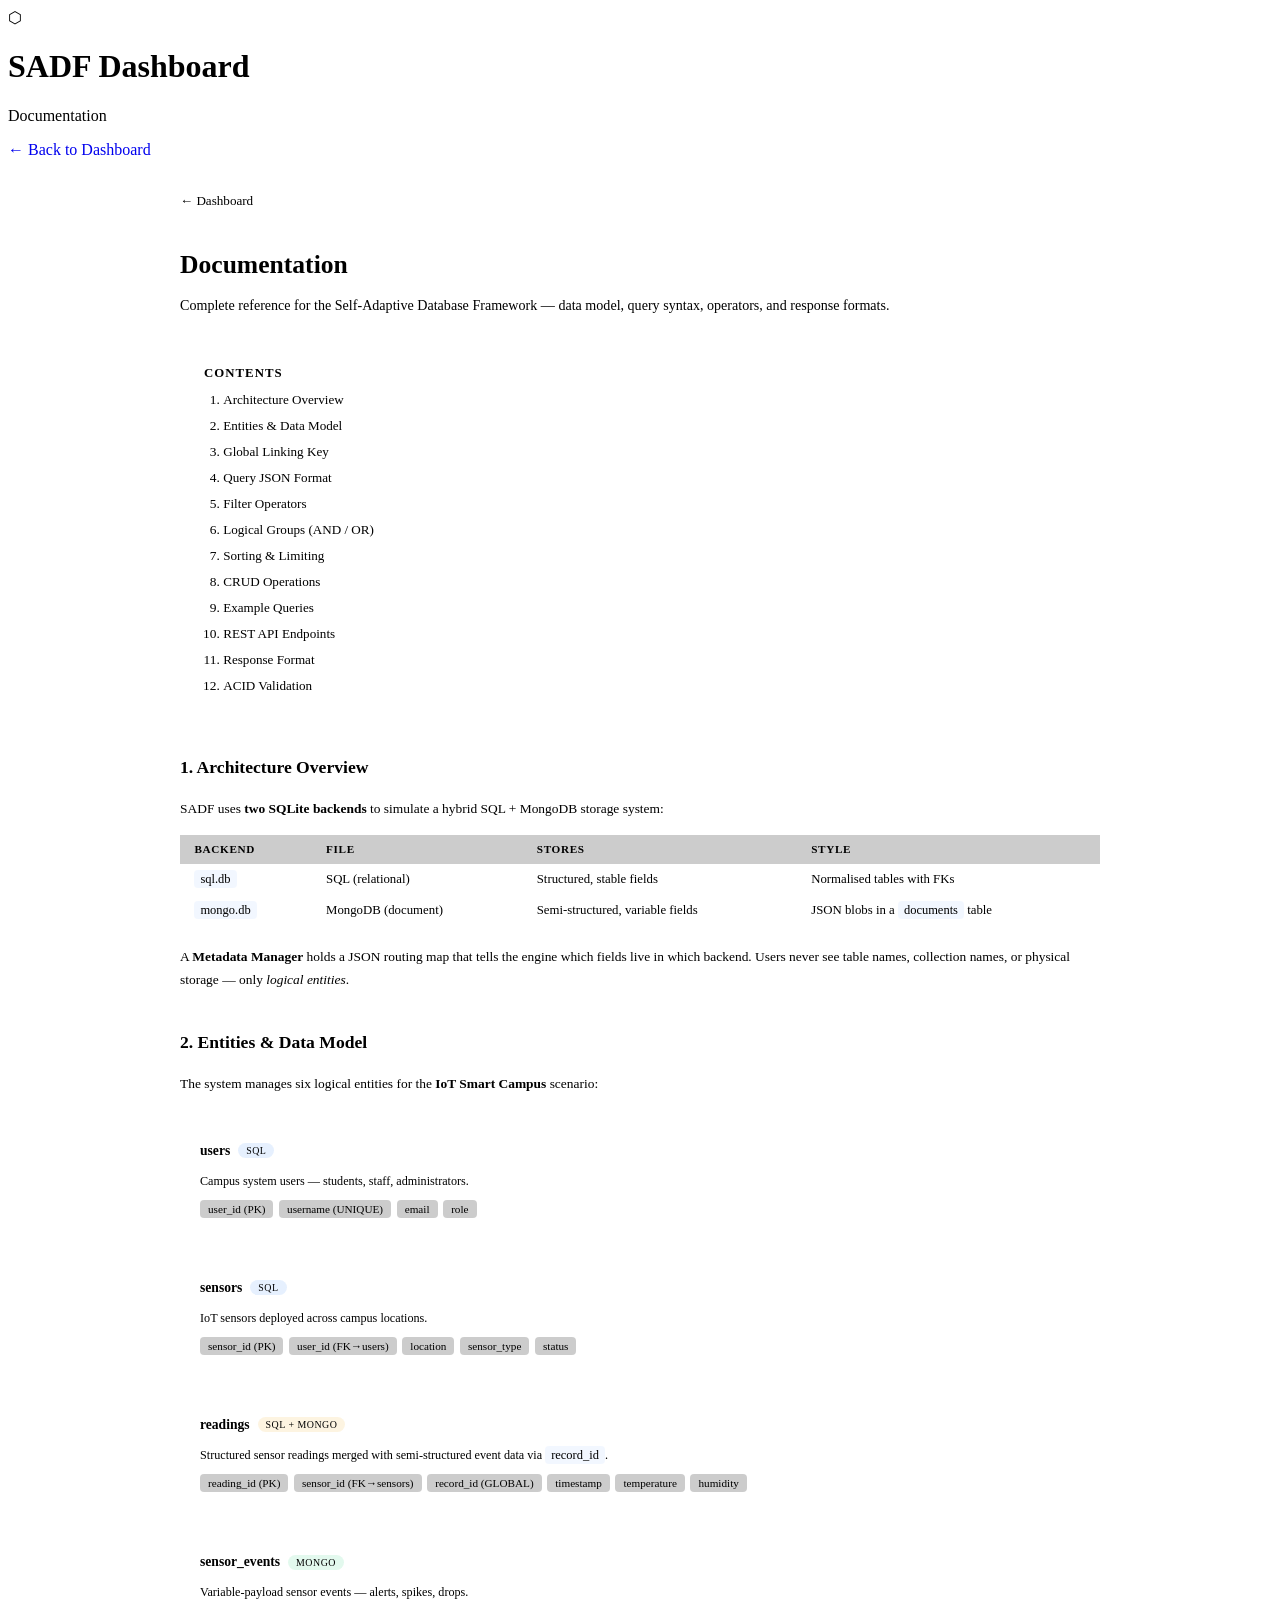
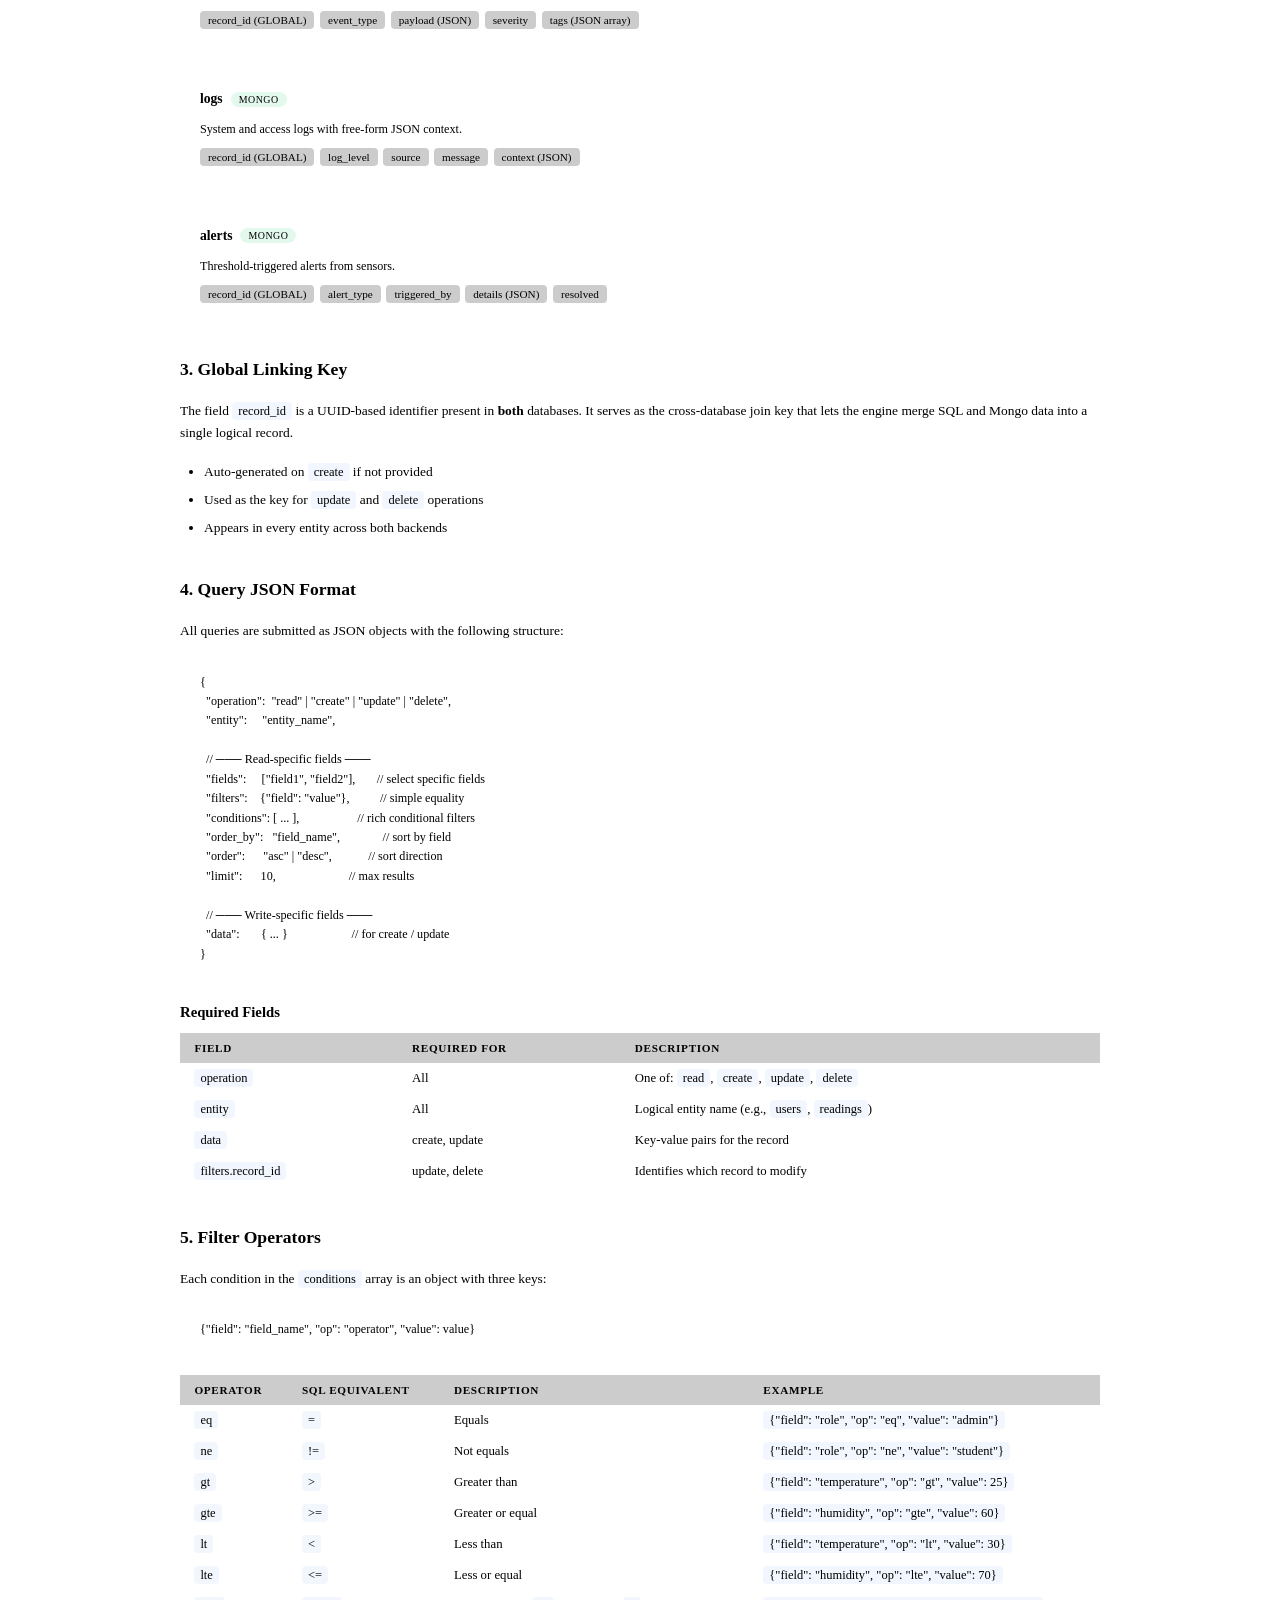
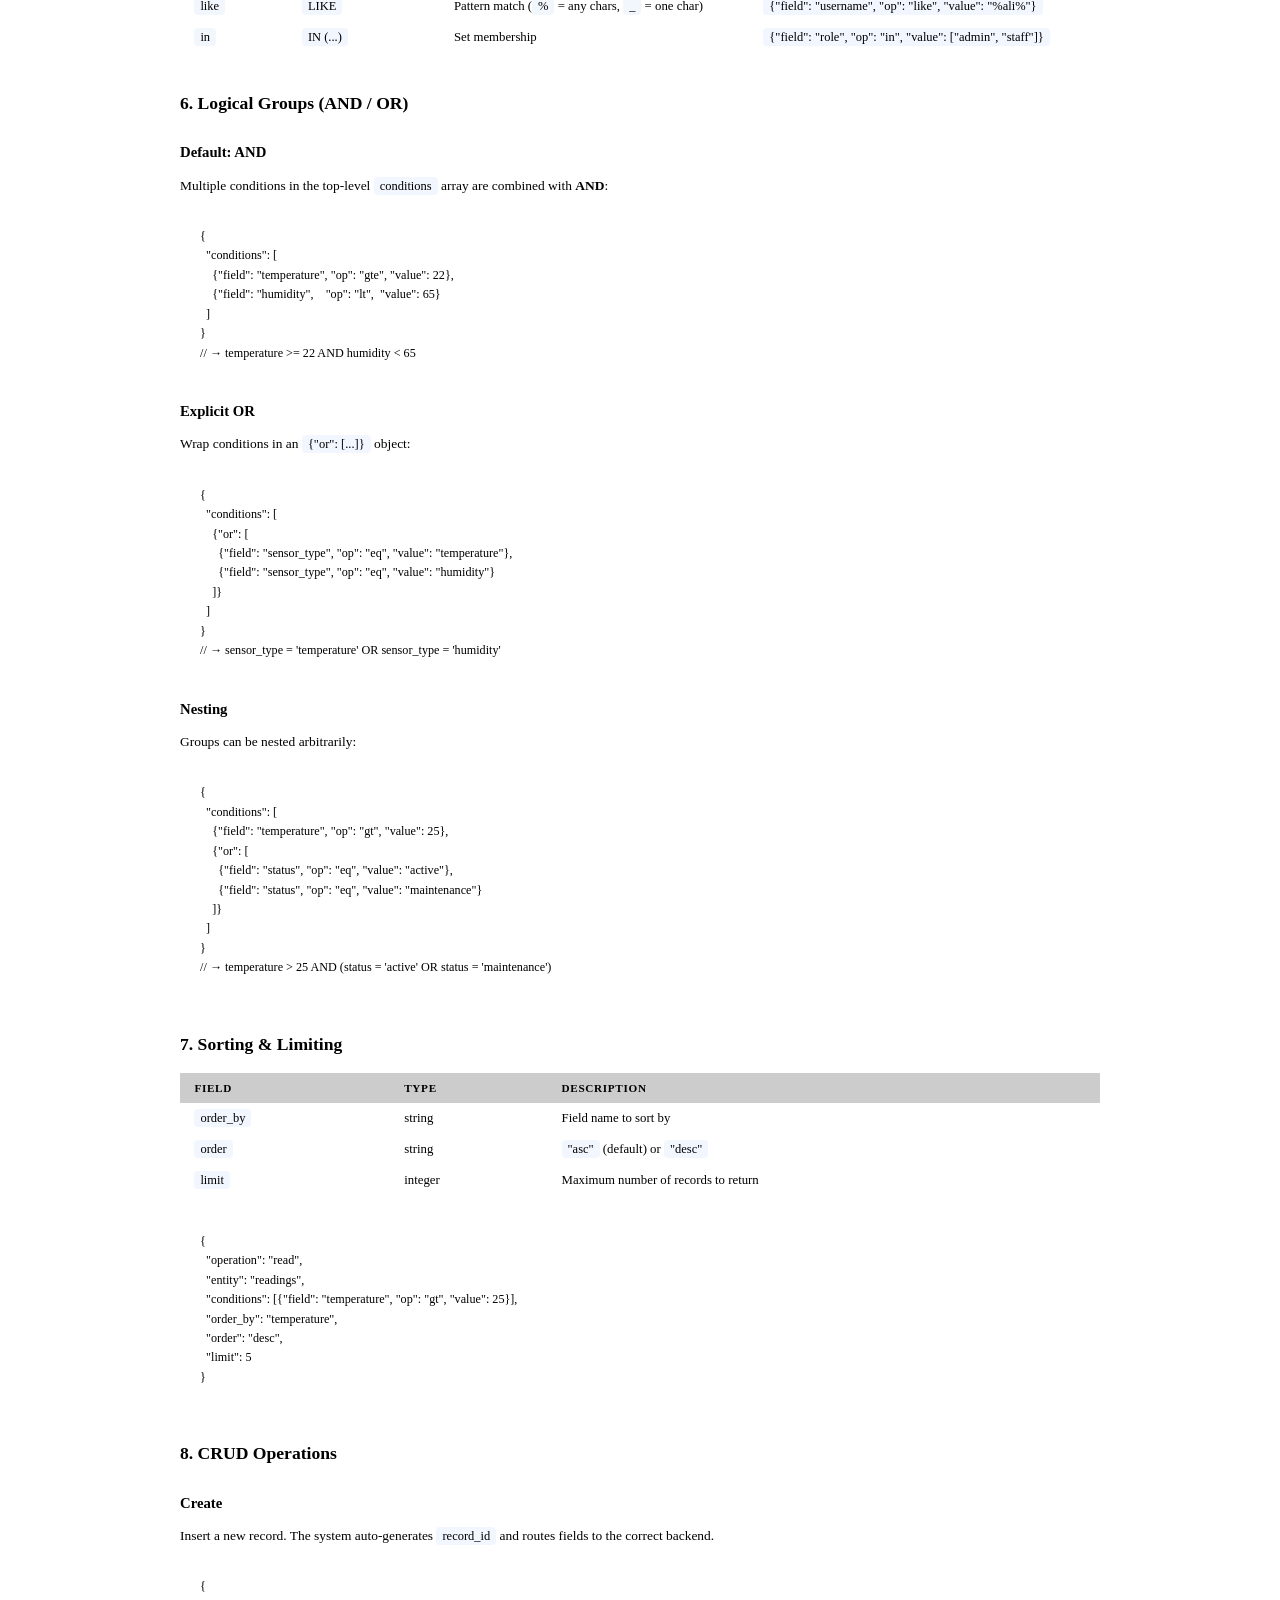
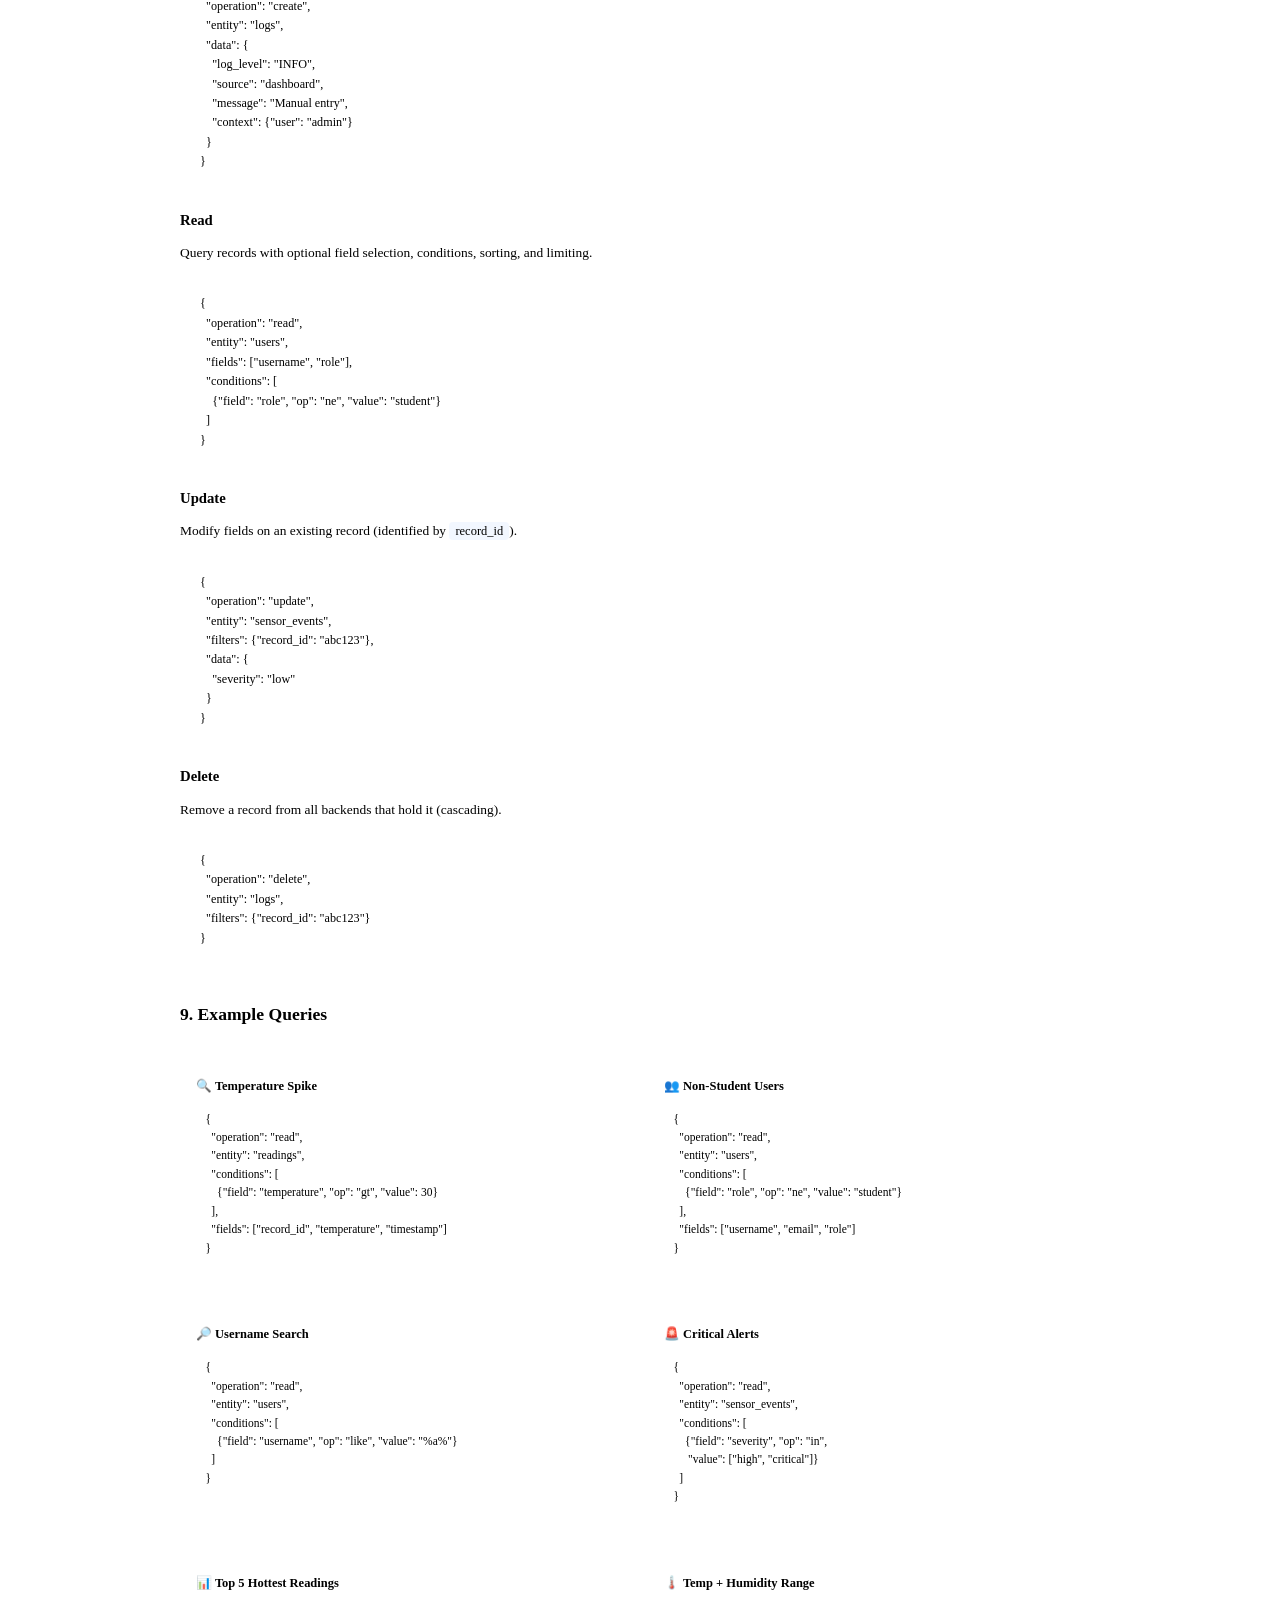
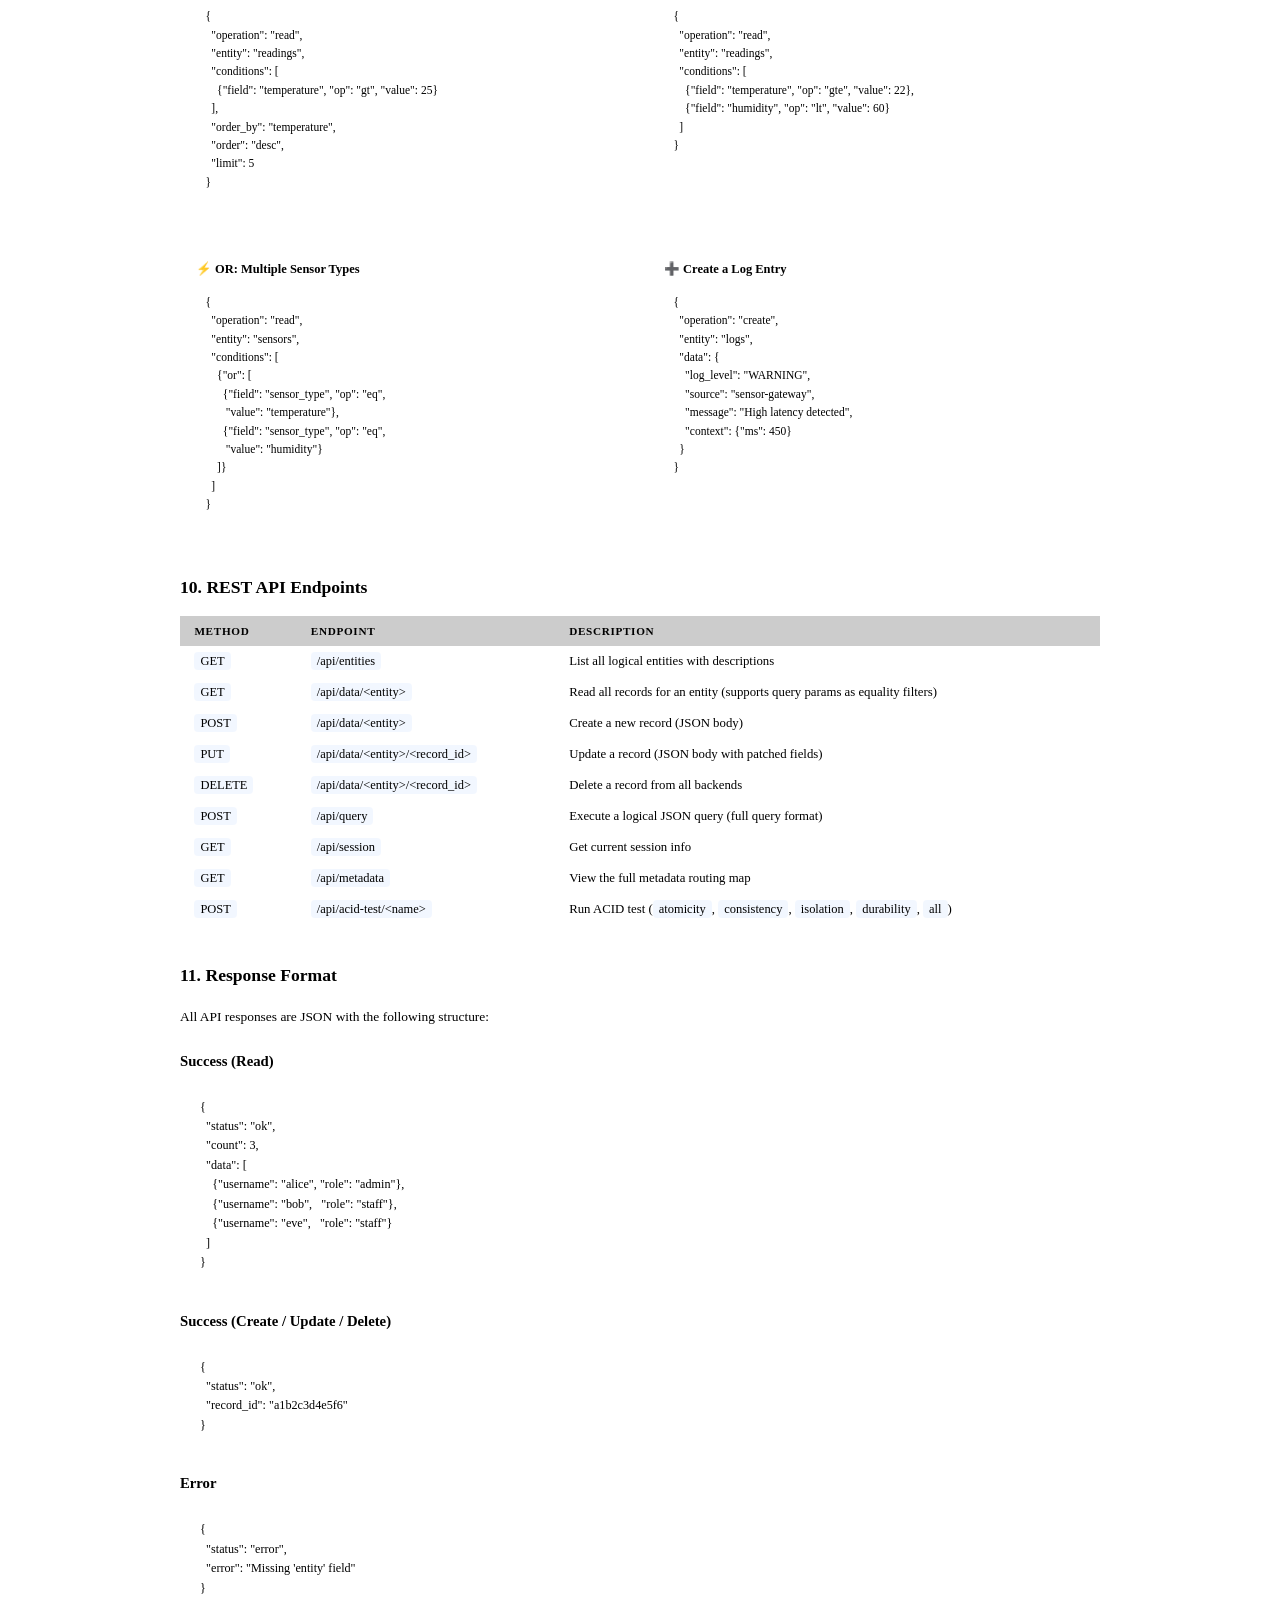
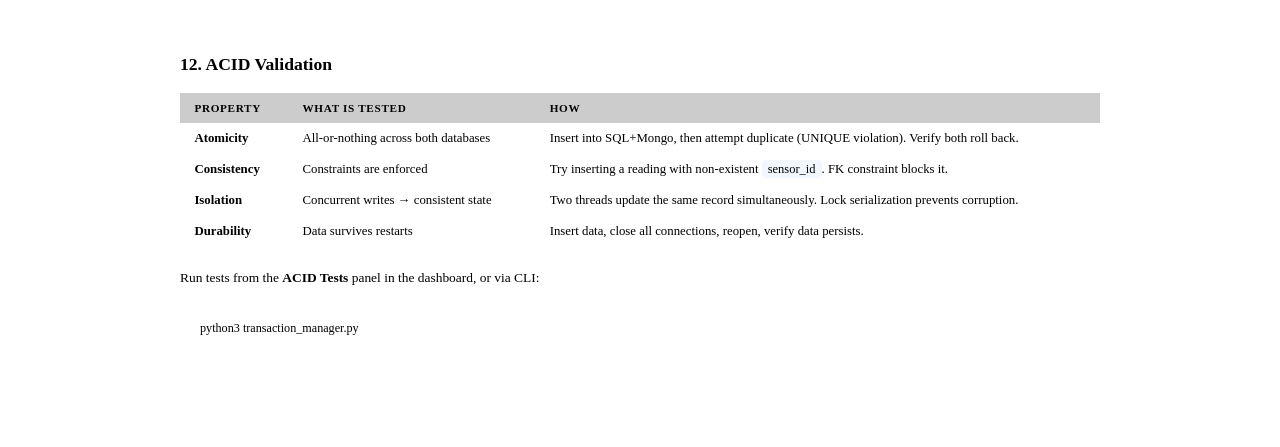
==== adaptive_ingestion/templates/docs.html @ de11baf7 "adding dashboard and validating ACID properties" ====
<!DOCTYPE html>
<html lang="en">

<head>
    <meta charset="UTF-8">
    <meta name="viewport" content="width=device-width, initial-scale=1.0">
    <title>SADF – Documentation</title>
    <meta name="description" content="Documentation for the Self-Adaptive Database Framework query system">
    <link rel="preconnect" href="https://fonts.googleapis.com">
    <link
        href="https://fonts.googleapis.com/css2?family=Inter:wght@300;400;500;600;700&family=JetBrains+Mono:wght@400;500&display=swap"
        rel="stylesheet">
    <link rel="stylesheet" href="/static/style.css">
    <style>
        /* ── Docs-specific overrides ─────────────────────────── */
        #app-body {
            overflow-y: auto;
        }

        .docs-container {
            max-width: 920px;
            margin: 0 auto;
            padding: 2rem 2.5rem 4rem;
        }

        .docs-container h1 {
            font-size: 1.6rem;
            font-weight: 700;
            color: var(--text-bright);
            margin-bottom: 0.25rem;
        }

        .docs-container .lead {
            color: var(--text-dim);
            font-size: 0.88rem;
            margin-bottom: 2rem;
        }

        .docs-container h2 {
            font-size: 1.1rem;
            font-weight: 600;
            color: var(--accent);
            margin-top: 2.5rem;
            margin-bottom: 0.75rem;
            padding-bottom: 0.4rem;
            border-bottom: 1px solid var(--border);
        }

        .docs-container h3 {
            font-size: 0.92rem;
            font-weight: 600;
            color: var(--text-bright);
            margin-top: 1.5rem;
            margin-bottom: 0.5rem;
        }

        .docs-container p,
        .docs-container li {
            font-size: 0.84rem;
            line-height: 1.7;
            color: var(--text);
        }

        .docs-container ul,
        .docs-container ol {
            padding-left: 1.5rem;
            margin-bottom: 1rem;
        }

        .docs-container li {
            margin-bottom: 0.3rem;
        }

        .docs-container code {
            font-family: var(--mono);
            font-size: 0.78rem;
            background: rgba(91, 156, 245, 0.08);
            color: var(--accent);
            padding: 2px 6px;
            border-radius: 4px;
        }

        .docs-container pre {
            background: var(--bg-surface);
            border: 1px solid var(--border);
            border-radius: var(--radius-sm);
            padding: 1rem 1.25rem;
            overflow-x: auto;
            font-family: var(--mono);
            font-size: 0.76rem;
            line-height: 1.6;
            color: var(--text);
            margin: 0.75rem 0 1.25rem;
        }

        .docs-container pre .kw {
            color: var(--accent);
        }

        .docs-container pre .str {
            color: var(--green);
        }

        .docs-container pre .num {
            color: var(--amber);
        }

        .docs-table {
            width: 100%;
            border-collapse: collapse;
            font-size: 0.8rem;
            margin: 0.75rem 0 1.25rem;
        }

        .docs-table th {
            text-align: left;
            padding: 0.55rem 0.9rem;
            background: rgba(0, 0, 0, 0.2);
            color: var(--text-dim);
            font-size: 0.7rem;
            text-transform: uppercase;
            letter-spacing: 0.06em;
            border-bottom: 1px solid var(--border);
        }

        .docs-table td {
            padding: 0.5rem 0.9rem;
            border-bottom: 1px solid var(--border);
            color: var(--text);
        }

        .docs-table tr:hover td {
            background: rgba(91, 156, 245, 0.03);
        }

        .schema-card {
            background: var(--bg-card);
            border: 1px solid var(--border);
            border-radius: var(--radius);
            padding: 1rem 1.25rem;
            margin-bottom: 0.75rem;
        }

        .schema-card h4 {
            font-size: 0.85rem;
            font-weight: 600;
            color: var(--text-bright);
            margin-bottom: 0.4rem;
            display: flex;
            align-items: center;
            gap: 0.5rem;
        }

        .schema-card h4 .tag {
            font-size: 0.62rem;
            padding: 2px 8px;
            border-radius: 100px;
            font-weight: 500;
            text-transform: uppercase;
            letter-spacing: 0.05em;
        }

        .tag-sql {
            background: rgba(91, 156, 245, 0.15);
            color: var(--accent);
        }

        .tag-mongo {
            background: rgba(69, 212, 138, 0.15);
            color: var(--green);
        }

        .tag-both {
            background: rgba(240, 178, 58, 0.15);
            color: var(--amber);
        }

        .schema-card .desc {
            font-size: 0.76rem;
            color: var(--text-dim);
            margin-bottom: 0.5rem;
        }

        .schema-card .fields {
            display: flex;
            flex-wrap: wrap;
            gap: 0.35rem;
        }

        .schema-card .field-chip {
            font-family: var(--mono);
            font-size: 0.7rem;
            padding: 3px 8px;
            border-radius: 4px;
            background: rgba(0, 0, 0, 0.2);
            color: var(--text);
            border: 1px solid var(--border);
        }

        .field-chip.sql {
            border-color: rgba(91, 156, 245, 0.3);
        }

        .field-chip.mongo {
            border-color: rgba(69, 212, 138, 0.3);
        }

        .field-chip.global {
            border-color: rgba(240, 178, 58, 0.4);
            color: var(--amber);
        }

        .toc {
            background: var(--bg-card);
            border: 1px solid var(--border);
            border-radius: var(--radius);
            padding: 1rem 1.5rem;
            margin-bottom: 2rem;
        }

        .toc h3 {
            margin-top: 0;
            font-size: 0.8rem;
            color: var(--text-dim);
            text-transform: uppercase;
            letter-spacing: 0.08em;
        }

        .toc ol {
            padding-left: 1.2rem;
            margin: 0;
        }

        .toc li {
            margin-bottom: 0.2rem;
        }

        .toc a {
            color: var(--accent);
            text-decoration: none;
            font-size: 0.82rem;
        }

        .toc a:hover {
            text-decoration: underline;
        }

        .back-link {
            display: inline-flex;
            align-items: center;
            gap: 0.4rem;
            color: var(--accent);
            text-decoration: none;
            font-size: 0.82rem;
            margin-bottom: 1.5rem;
        }

        .back-link:hover {
            text-decoration: underline;
        }

        .example-grid {
            display: grid;
            grid-template-columns: 1fr 1fr;
            gap: 1rem;
            margin: 1rem 0;
        }

        @media (max-width: 768px) {
            .example-grid {
                grid-template-columns: 1fr;
            }
        }

        .example-card {
            background: var(--bg-surface);
            border: 1px solid var(--border);
            border-radius: var(--radius-sm);
            padding: 0.85rem 1rem;
        }

        .example-card h4 {
            font-size: 0.78rem;
            color: var(--text-bright);
            margin-bottom: 0.4rem;
        }

        .example-card pre {
            margin: 0;
            font-size: 0.72rem;
            border: none;
            padding: 0.6rem;
        }
    </style>
</head>

<body>

    <!-- ── HEADER ──────────────────────────────────────────────── -->
    <header id="app-header">
        <div class="header-left">
            <div class="logo-icon">⬡</div>
            <div>
                <h1>SADF Dashboard</h1>
                <p class="subtitle">Documentation</p>
            </div>
        </div>
        <div class="header-right">
            <a href="/" class="btn btn-sm" style="text-decoration:none">← Back to Dashboard</a>
        </div>
    </header>

    <div id="app-body">
        <div class="docs-container">

            <a href="/" class="back-link">← Dashboard</a>
            <h1>Documentation</h1>
            <p class="lead">Complete reference for the Self-Adaptive Database Framework — data model, query syntax,
                operators, and response formats.</p>

            <!-- ── TABLE OF CONTENTS ──────────────────────────────── -->
            <div class="toc">
                <h3>Contents</h3>
                <ol>
                    <li><a href="#architecture">Architecture Overview</a></li>
                    <li><a href="#entities">Entities &amp; Data Model</a></li>
                    <li><a href="#global-key">Global Linking Key</a></li>
                    <li><a href="#query-format">Query JSON Format</a></li>
                    <li><a href="#operators">Filter Operators</a></li>
                    <li><a href="#logical-groups">Logical Groups (AND / OR)</a></li>
                    <li><a href="#sorting-limiting">Sorting &amp; Limiting</a></li>
                    <li><a href="#crud-ops">CRUD Operations</a></li>
                    <li><a href="#examples">Example Queries</a></li>
                    <li><a href="#api-endpoints">REST API Endpoints</a></li>
                    <li><a href="#response-format">Response Format</a></li>
                    <li><a href="#acid">ACID Validation</a></li>
                </ol>
            </div>

            <!-- ── 1. ARCHITECTURE ─────────────────────────────────── -->
            <h2 id="architecture">1. Architecture Overview</h2>
            <p>SADF uses <strong>two SQLite backends</strong> to simulate a hybrid SQL + MongoDB storage system:</p>
            <table class="docs-table">
                <tr>
                    <th>Backend</th>
                    <th>File</th>
                    <th>Stores</th>
                    <th>Style</th>
                </tr>
                <tr>
                    <td><code>sql.db</code></td>
                    <td>SQL (relational)</td>
                    <td>Structured, stable fields</td>
                    <td>Normalised tables with FKs</td>
                </tr>
                <tr>
                    <td><code>mongo.db</code></td>
                    <td>MongoDB (document)</td>
                    <td>Semi-structured, variable fields</td>
                    <td>JSON blobs in a <code>documents</code> table</td>
                </tr>
            </table>
            <p>A <strong>Metadata Manager</strong> holds a JSON routing map that tells the engine which fields live in
                which backend. Users never see table names, collection names, or physical storage — only <em>logical
                    entities</em>.</p>

            <!-- ── 2. ENTITIES ──────────────────────────────────────── -->
            <h2 id="entities">2. Entities &amp; Data Model</h2>
            <p>The system manages six logical entities for the <strong>IoT Smart Campus</strong> scenario:</p>

            <div class="schema-card">
                <h4>users <span class="tag tag-sql">SQL</span></h4>
                <p class="desc">Campus system users — students, staff, administrators.</p>
                <div class="fields">
                    <span class="field-chip sql">user_id (PK)</span>
                    <span class="field-chip sql">username (UNIQUE)</span>
                    <span class="field-chip sql">email</span>
                    <span class="field-chip sql">role</span>
                </div>
            </div>

            <div class="schema-card">
                <h4>sensors <span class="tag tag-sql">SQL</span></h4>
                <p class="desc">IoT sensors deployed across campus locations.</p>
                <div class="fields">
                    <span class="field-chip sql">sensor_id (PK)</span>
                    <span class="field-chip sql">user_id (FK→users)</span>
                    <span class="field-chip sql">location</span>
                    <span class="field-chip sql">sensor_type</span>
                    <span class="field-chip sql">status</span>
                </div>
            </div>

            <div class="schema-card">
                <h4>readings <span class="tag tag-both">SQL + MONGO</span></h4>
                <p class="desc">Structured sensor readings merged with semi-structured event data via
                    <code>record_id</code>.</p>
                <div class="fields">
                    <span class="field-chip sql">reading_id (PK)</span>
                    <span class="field-chip sql">sensor_id (FK→sensors)</span>
                    <span class="field-chip global">record_id (GLOBAL)</span>
                    <span class="field-chip sql">timestamp</span>
                    <span class="field-chip sql">temperature</span>
                    <span class="field-chip sql">humidity</span>
                </div>
            </div>

            <div class="schema-card">
                <h4>sensor_events <span class="tag tag-mongo">MONGO</span></h4>
                <p class="desc">Variable-payload sensor events — alerts, spikes, drops.</p>
                <div class="fields">
                    <span class="field-chip global">record_id (GLOBAL)</span>
                    <span class="field-chip mongo">event_type</span>
                    <span class="field-chip mongo">payload (JSON)</span>
                    <span class="field-chip mongo">severity</span>
                    <span class="field-chip mongo">tags (JSON array)</span>
                </div>
            </div>

            <div class="schema-card">
                <h4>logs <span class="tag tag-mongo">MONGO</span></h4>
                <p class="desc">System and access logs with free-form JSON context.</p>
                <div class="fields">
                    <span class="field-chip global">record_id (GLOBAL)</span>
                    <span class="field-chip mongo">log_level</span>
                    <span class="field-chip mongo">source</span>
                    <span class="field-chip mongo">message</span>
                    <span class="field-chip mongo">context (JSON)</span>
                </div>
            </div>

            <div class="schema-card">
                <h4>alerts <span class="tag tag-mongo">MONGO</span></h4>
                <p class="desc">Threshold-triggered alerts from sensors.</p>
                <div class="fields">
                    <span class="field-chip global">record_id (GLOBAL)</span>
                    <span class="field-chip mongo">alert_type</span>
                    <span class="field-chip mongo">triggered_by</span>
                    <span class="field-chip mongo">details (JSON)</span>
                    <span class="field-chip mongo">resolved</span>
                </div>
            </div>

            <!-- ── 3. GLOBAL KEY ───────────────────────────────────── -->
            <h2 id="global-key">3. Global Linking Key</h2>
            <p>The field <code>record_id</code> is a UUID-based identifier present in <strong>both</strong> databases.
                It serves as the cross-database join key that lets the engine merge SQL and Mongo data into a single
                logical record.</p>
            <ul>
                <li>Auto-generated on <code>create</code> if not provided</li>
                <li>Used as the key for <code>update</code> and <code>delete</code> operations</li>
                <li>Appears in every entity across both backends</li>
            </ul>

            <!-- ── 4. QUERY FORMAT ─────────────────────────────────── -->
            <h2 id="query-format">4. Query JSON Format</h2>
            <p>All queries are submitted as JSON objects with the following structure:</p>
            <pre>{
  <span class="str">"operation"</span>:  <span class="str">"read"</span> | <span class="str">"create"</span> | <span class="str">"update"</span> | <span class="str">"delete"</span>,
  <span class="str">"entity"</span>:     <span class="str">"entity_name"</span>,

  // ─── Read-specific fields ───
  <span class="str">"fields"</span>:     [<span class="str">"field1"</span>, <span class="str">"field2"</span>],       <span style="color:var(--text-dim)">// select specific fields</span>
  <span class="str">"filters"</span>:    {<span class="str">"field"</span>: <span class="str">"value"</span>},          <span style="color:var(--text-dim)">// simple equality</span>
  <span class="str">"conditions"</span>: [ ... ],                   <span style="color:var(--text-dim)">// rich conditional filters</span>
  <span class="str">"order_by"</span>:   <span class="str">"field_name"</span>,              <span style="color:var(--text-dim)">// sort by field</span>
  <span class="str">"order"</span>:      <span class="str">"asc"</span> | <span class="str">"desc"</span>,            <span style="color:var(--text-dim)">// sort direction</span>
  <span class="str">"limit"</span>:      <span class="num">10</span>,                        <span style="color:var(--text-dim)">// max results</span>

  // ─── Write-specific fields ───
  <span class="str">"data"</span>:       { ... }                     <span style="color:var(--text-dim)">// for create / update</span>
}</pre>

            <h3>Required Fields</h3>
            <table class="docs-table">
                <tr>
                    <th>Field</th>
                    <th>Required For</th>
                    <th>Description</th>
                </tr>
                <tr>
                    <td><code>operation</code></td>
                    <td>All</td>
                    <td>One of: <code>read</code>, <code>create</code>, <code>update</code>, <code>delete</code></td>
                </tr>
                <tr>
                    <td><code>entity</code></td>
                    <td>All</td>
                    <td>Logical entity name (e.g., <code>users</code>, <code>readings</code>)</td>
                </tr>
                <tr>
                    <td><code>data</code></td>
                    <td>create, update</td>
                    <td>Key-value pairs for the record</td>
                </tr>
                <tr>
                    <td><code>filters.record_id</code></td>
                    <td>update, delete</td>
                    <td>Identifies which record to modify</td>
                </tr>
            </table>

            <!-- ── 5. OPERATORS ─────────────────────────────────────── -->
            <h2 id="operators">5. Filter Operators</h2>
            <p>Each condition in the <code>conditions</code> array is an object with three keys:</p>
            <pre>{<span class="str">"field"</span>: <span class="str">"field_name"</span>, <span class="str">"op"</span>: <span class="str">"operator"</span>, <span class="str">"value"</span>: <span class="kw">value</span>}</pre>

            <table class="docs-table">
                <tr>
                    <th>Operator</th>
                    <th>SQL Equivalent</th>
                    <th>Description</th>
                    <th>Example</th>
                </tr>
                <tr>
                    <td><code>eq</code></td>
                    <td><code>=</code></td>
                    <td>Equals</td>
                    <td><code>{"field": "role", "op": "eq", "value": "admin"}</code></td>
                </tr>
                <tr>
                    <td><code>ne</code></td>
                    <td><code>!=</code></td>
                    <td>Not equals</td>
                    <td><code>{"field": "role", "op": "ne", "value": "student"}</code></td>
                </tr>
                <tr>
                    <td><code>gt</code></td>
                    <td><code>&gt;</code></td>
                    <td>Greater than</td>
                    <td><code>{"field": "temperature", "op": "gt", "value": 25}</code></td>
                </tr>
                <tr>
                    <td><code>gte</code></td>
                    <td><code>&gt;=</code></td>
                    <td>Greater or equal</td>
                    <td><code>{"field": "humidity", "op": "gte", "value": 60}</code></td>
                </tr>
                <tr>
                    <td><code>lt</code></td>
                    <td><code>&lt;</code></td>
                    <td>Less than</td>
                    <td><code>{"field": "temperature", "op": "lt", "value": 30}</code></td>
                </tr>
                <tr>
                    <td><code>lte</code></td>
                    <td><code>&lt;=</code></td>
                    <td>Less or equal</td>
                    <td><code>{"field": "humidity", "op": "lte", "value": 70}</code></td>
                </tr>
                <tr>
                    <td><code>like</code></td>
                    <td><code>LIKE</code></td>
                    <td>Pattern match (<code>%</code> = any chars, <code>_</code> = one char)</td>
                    <td><code>{"field": "username", "op": "like", "value": "%ali%"}</code></td>
                </tr>
                <tr>
                    <td><code>in</code></td>
                    <td><code>IN (...)</code></td>
                    <td>Set membership</td>
                    <td><code>{"field": "role", "op": "in", "value": ["admin", "staff"]}</code></td>
                </tr>
            </table>

            <!-- ── 6. LOGICAL GROUPS ───────────────────────────────── -->
            <h2 id="logical-groups">6. Logical Groups (AND / OR)</h2>

            <h3>Default: AND</h3>
            <p>Multiple conditions in the top-level <code>conditions</code> array are combined with
                <strong>AND</strong>:</p>
            <pre>{
  <span class="str">"conditions"</span>: [
    {<span class="str">"field"</span>: <span class="str">"temperature"</span>, <span class="str">"op"</span>: <span class="str">"gte"</span>, <span class="str">"value"</span>: <span class="num">22</span>},
    {<span class="str">"field"</span>: <span class="str">"humidity"</span>,    <span class="str">"op"</span>: <span class="str">"lt"</span>,  <span class="str">"value"</span>: <span class="num">65</span>}
  ]
}
<span style="color:var(--text-dim)">// → temperature >= 22 AND humidity < 65</span></pre>

            <h3>Explicit OR</h3>
            <p>Wrap conditions in an <code>{"or": [...]}</code> object:</p>
            <pre>{
  <span class="str">"conditions"</span>: [
    {<span class="str">"or"</span>: [
      {<span class="str">"field"</span>: <span class="str">"sensor_type"</span>, <span class="str">"op"</span>: <span class="str">"eq"</span>, <span class="str">"value"</span>: <span class="str">"temperature"</span>},
      {<span class="str">"field"</span>: <span class="str">"sensor_type"</span>, <span class="str">"op"</span>: <span class="str">"eq"</span>, <span class="str">"value"</span>: <span class="str">"humidity"</span>}
    ]}
  ]
}
<span style="color:var(--text-dim)">// → sensor_type = 'temperature' OR sensor_type = 'humidity'</span></pre>

            <h3>Nesting</h3>
            <p>Groups can be nested arbitrarily:</p>
            <pre>{
  <span class="str">"conditions"</span>: [
    {<span class="str">"field"</span>: <span class="str">"temperature"</span>, <span class="str">"op"</span>: <span class="str">"gt"</span>, <span class="str">"value"</span>: <span class="num">25</span>},
    {<span class="str">"or"</span>: [
      {<span class="str">"field"</span>: <span class="str">"status"</span>, <span class="str">"op"</span>: <span class="str">"eq"</span>, <span class="str">"value"</span>: <span class="str">"active"</span>},
      {<span class="str">"field"</span>: <span class="str">"status"</span>, <span class="str">"op"</span>: <span class="str">"eq"</span>, <span class="str">"value"</span>: <span class="str">"maintenance"</span>}
    ]}
  ]
}
<span style="color:var(--text-dim)">// → temperature > 25 AND (status = 'active' OR status = 'maintenance')</span></pre>

            <!-- ── 7. SORTING & LIMITING ────────────────────────────── -->
            <h2 id="sorting-limiting">7. Sorting &amp; Limiting</h2>
            <table class="docs-table">
                <tr>
                    <th>Field</th>
                    <th>Type</th>
                    <th>Description</th>
                </tr>
                <tr>
                    <td><code>order_by</code></td>
                    <td>string</td>
                    <td>Field name to sort by</td>
                </tr>
                <tr>
                    <td><code>order</code></td>
                    <td>string</td>
                    <td><code>"asc"</code> (default) or <code>"desc"</code></td>
                </tr>
                <tr>
                    <td><code>limit</code></td>
                    <td>integer</td>
                    <td>Maximum number of records to return</td>
                </tr>
            </table>
            <pre>{
  <span class="str">"operation"</span>: <span class="str">"read"</span>,
  <span class="str">"entity"</span>: <span class="str">"readings"</span>,
  <span class="str">"conditions"</span>: [{<span class="str">"field"</span>: <span class="str">"temperature"</span>, <span class="str">"op"</span>: <span class="str">"gt"</span>, <span class="str">"value"</span>: <span class="num">25</span>}],
  <span class="str">"order_by"</span>: <span class="str">"temperature"</span>,
  <span class="str">"order"</span>: <span class="str">"desc"</span>,
  <span class="str">"limit"</span>: <span class="num">5</span>
}</pre>

            <!-- ── 8. CRUD OPERATIONS ───────────────────────────────── -->
            <h2 id="crud-ops">8. CRUD Operations</h2>

            <h3>Create</h3>
            <p>Insert a new record. The system auto-generates <code>record_id</code> and routes fields to the correct
                backend.</p>
            <pre>{
  <span class="str">"operation"</span>: <span class="str">"create"</span>,
  <span class="str">"entity"</span>: <span class="str">"logs"</span>,
  <span class="str">"data"</span>: {
    <span class="str">"log_level"</span>: <span class="str">"INFO"</span>,
    <span class="str">"source"</span>: <span class="str">"dashboard"</span>,
    <span class="str">"message"</span>: <span class="str">"Manual entry"</span>,
    <span class="str">"context"</span>: {<span class="str">"user"</span>: <span class="str">"admin"</span>}
  }
}</pre>

            <h3>Read</h3>
            <p>Query records with optional field selection, conditions, sorting, and limiting.</p>
            <pre>{
  <span class="str">"operation"</span>: <span class="str">"read"</span>,
  <span class="str">"entity"</span>: <span class="str">"users"</span>,
  <span class="str">"fields"</span>: [<span class="str">"username"</span>, <span class="str">"role"</span>],
  <span class="str">"conditions"</span>: [
    {<span class="str">"field"</span>: <span class="str">"role"</span>, <span class="str">"op"</span>: <span class="str">"ne"</span>, <span class="str">"value"</span>: <span class="str">"student"</span>}
  ]
}</pre>

            <h3>Update</h3>
            <p>Modify fields on an existing record (identified by <code>record_id</code>).</p>
            <pre>{
  <span class="str">"operation"</span>: <span class="str">"update"</span>,
  <span class="str">"entity"</span>: <span class="str">"sensor_events"</span>,
  <span class="str">"filters"</span>: {<span class="str">"record_id"</span>: <span class="str">"abc123"</span>},
  <span class="str">"data"</span>: {
    <span class="str">"severity"</span>: <span class="str">"low"</span>
  }
}</pre>

            <h3>Delete</h3>
            <p>Remove a record from all backends that hold it (cascading).</p>
            <pre>{
  <span class="str">"operation"</span>: <span class="str">"delete"</span>,
  <span class="str">"entity"</span>: <span class="str">"logs"</span>,
  <span class="str">"filters"</span>: {<span class="str">"record_id"</span>: <span class="str">"abc123"</span>}
}</pre>

            <!-- ── 9. EXAMPLES ──────────────────────────────────────── -->
            <h2 id="examples">9. Example Queries</h2>

            <div class="example-grid">
                <div class="example-card">
                    <h4>🔍 Temperature Spike</h4>
                    <pre>{
  "operation": "read",
  "entity": "readings",
  "conditions": [
    {"field": "temperature", "op": "gt", "value": 30}
  ],
  "fields": ["record_id", "temperature", "timestamp"]
}</pre>
                </div>
                <div class="example-card">
                    <h4>👥 Non-Student Users</h4>
                    <pre>{
  "operation": "read",
  "entity": "users",
  "conditions": [
    {"field": "role", "op": "ne", "value": "student"}
  ],
  "fields": ["username", "email", "role"]
}</pre>
                </div>
                <div class="example-card">
                    <h4>🔎 Username Search</h4>
                    <pre>{
  "operation": "read",
  "entity": "users",
  "conditions": [
    {"field": "username", "op": "like", "value": "%a%"}
  ]
}</pre>
                </div>
                <div class="example-card">
                    <h4>🚨 Critical Alerts</h4>
                    <pre>{
  "operation": "read",
  "entity": "sensor_events",
  "conditions": [
    {"field": "severity", "op": "in",
     "value": ["high", "critical"]}
  ]
}</pre>
                </div>
                <div class="example-card">
                    <h4>📊 Top 5 Hottest Readings</h4>
                    <pre>{
  "operation": "read",
  "entity": "readings",
  "conditions": [
    {"field": "temperature", "op": "gt", "value": 25}
  ],
  "order_by": "temperature",
  "order": "desc",
  "limit": 5
}</pre>
                </div>
                <div class="example-card">
                    <h4>🌡️ Temp + Humidity Range</h4>
                    <pre>{
  "operation": "read",
  "entity": "readings",
  "conditions": [
    {"field": "temperature", "op": "gte", "value": 22},
    {"field": "humidity", "op": "lt", "value": 60}
  ]
}</pre>
                </div>
                <div class="example-card">
                    <h4>⚡ OR: Multiple Sensor Types</h4>
                    <pre>{
  "operation": "read",
  "entity": "sensors",
  "conditions": [
    {"or": [
      {"field": "sensor_type", "op": "eq",
       "value": "temperature"},
      {"field": "sensor_type", "op": "eq",
       "value": "humidity"}
    ]}
  ]
}</pre>
                </div>
                <div class="example-card">
                    <h4>➕ Create a Log Entry</h4>
                    <pre>{
  "operation": "create",
  "entity": "logs",
  "data": {
    "log_level": "WARNING",
    "source": "sensor-gateway",
    "message": "High latency detected",
    "context": {"ms": 450}
  }
}</pre>
                </div>
            </div>

            <!-- ── 10. API ENDPOINTS ──────────────────────────────────── -->
            <h2 id="api-endpoints">10. REST API Endpoints</h2>
            <table class="docs-table">
                <tr>
                    <th>Method</th>
                    <th>Endpoint</th>
                    <th>Description</th>
                </tr>
                <tr>
                    <td><code>GET</code></td>
                    <td><code>/api/entities</code></td>
                    <td>List all logical entities with descriptions</td>
                </tr>
                <tr>
                    <td><code>GET</code></td>
                    <td><code>/api/data/&lt;entity&gt;</code></td>
                    <td>Read all records for an entity (supports query params as equality filters)</td>
                </tr>
                <tr>
                    <td><code>POST</code></td>
                    <td><code>/api/data/&lt;entity&gt;</code></td>
                    <td>Create a new record (JSON body)</td>
                </tr>
                <tr>
                    <td><code>PUT</code></td>
                    <td><code>/api/data/&lt;entity&gt;/&lt;record_id&gt;</code></td>
                    <td>Update a record (JSON body with patched fields)</td>
                </tr>
                <tr>
                    <td><code>DELETE</code></td>
                    <td><code>/api/data/&lt;entity&gt;/&lt;record_id&gt;</code></td>
                    <td>Delete a record from all backends</td>
                </tr>
                <tr>
                    <td><code>POST</code></td>
                    <td><code>/api/query</code></td>
                    <td>Execute a logical JSON query (full query format)</td>
                </tr>
                <tr>
                    <td><code>GET</code></td>
                    <td><code>/api/session</code></td>
                    <td>Get current session info</td>
                </tr>
                <tr>
                    <td><code>GET</code></td>
                    <td><code>/api/metadata</code></td>
                    <td>View the full metadata routing map</td>
                </tr>
                <tr>
                    <td><code>POST</code></td>
                    <td><code>/api/acid-test/&lt;name&gt;</code></td>
                    <td>Run ACID test (<code>atomicity</code>, <code>consistency</code>, <code>isolation</code>,
                        <code>durability</code>, <code>all</code>)</td>
                </tr>
            </table>

            <!-- ── 11. RESPONSE FORMAT ────────────────────────────────── -->
            <h2 id="response-format">11. Response Format</h2>
            <p>All API responses are JSON with the following structure:</p>

            <h3>Success (Read)</h3>
            <pre>{
  <span class="str">"status"</span>: <span class="str">"ok"</span>,
  <span class="str">"count"</span>: <span class="num">3</span>,
  <span class="str">"data"</span>: [
    {<span class="str">"username"</span>: <span class="str">"alice"</span>, <span class="str">"role"</span>: <span class="str">"admin"</span>},
    {<span class="str">"username"</span>: <span class="str">"bob"</span>,   <span class="str">"role"</span>: <span class="str">"staff"</span>},
    {<span class="str">"username"</span>: <span class="str">"eve"</span>,   <span class="str">"role"</span>: <span class="str">"staff"</span>}
  ]
}</pre>

            <h3>Success (Create / Update / Delete)</h3>
            <pre>{
  <span class="str">"status"</span>: <span class="str">"ok"</span>,
  <span class="str">"record_id"</span>: <span class="str">"a1b2c3d4e5f6"</span>
}</pre>

            <h3>Error</h3>
            <pre>{
  <span class="str">"status"</span>: <span class="str">"error"</span>,
  <span class="str">"error"</span>: <span class="str">"Missing 'entity' field"</span>
}</pre>

            <!-- ── 12. ACID ──────────────────────────────────────────── -->
            <h2 id="acid">12. ACID Validation</h2>
            <table class="docs-table">
                <tr>
                    <th>Property</th>
                    <th>What is tested</th>
                    <th>How</th>
                </tr>
                <tr>
                    <td><strong>Atomicity</strong></td>
                    <td>All-or-nothing across both databases</td>
                    <td>Insert into SQL+Mongo, then attempt duplicate (UNIQUE violation). Verify both roll back.</td>
                </tr>
                <tr>
                    <td><strong>Consistency</strong></td>
                    <td>Constraints are enforced</td>
                    <td>Try inserting a reading with non-existent <code>sensor_id</code>. FK constraint blocks it.</td>
                </tr>
                <tr>
                    <td><strong>Isolation</strong></td>
                    <td>Concurrent writes → consistent state</td>
                    <td>Two threads update the same record simultaneously. Lock serialization prevents corruption.</td>
                </tr>
                <tr>
                    <td><strong>Durability</strong></td>
                    <td>Data survives restarts</td>
                    <td>Insert data, close all connections, reopen, verify data persists.</td>
                </tr>
            </table>
            <p>Run tests from the <strong>ACID Tests</strong> panel in the dashboard, or via CLI:</p>
            <pre>python3 transaction_manager.py</pre>

        </div>
    </div>

</body>

</html>
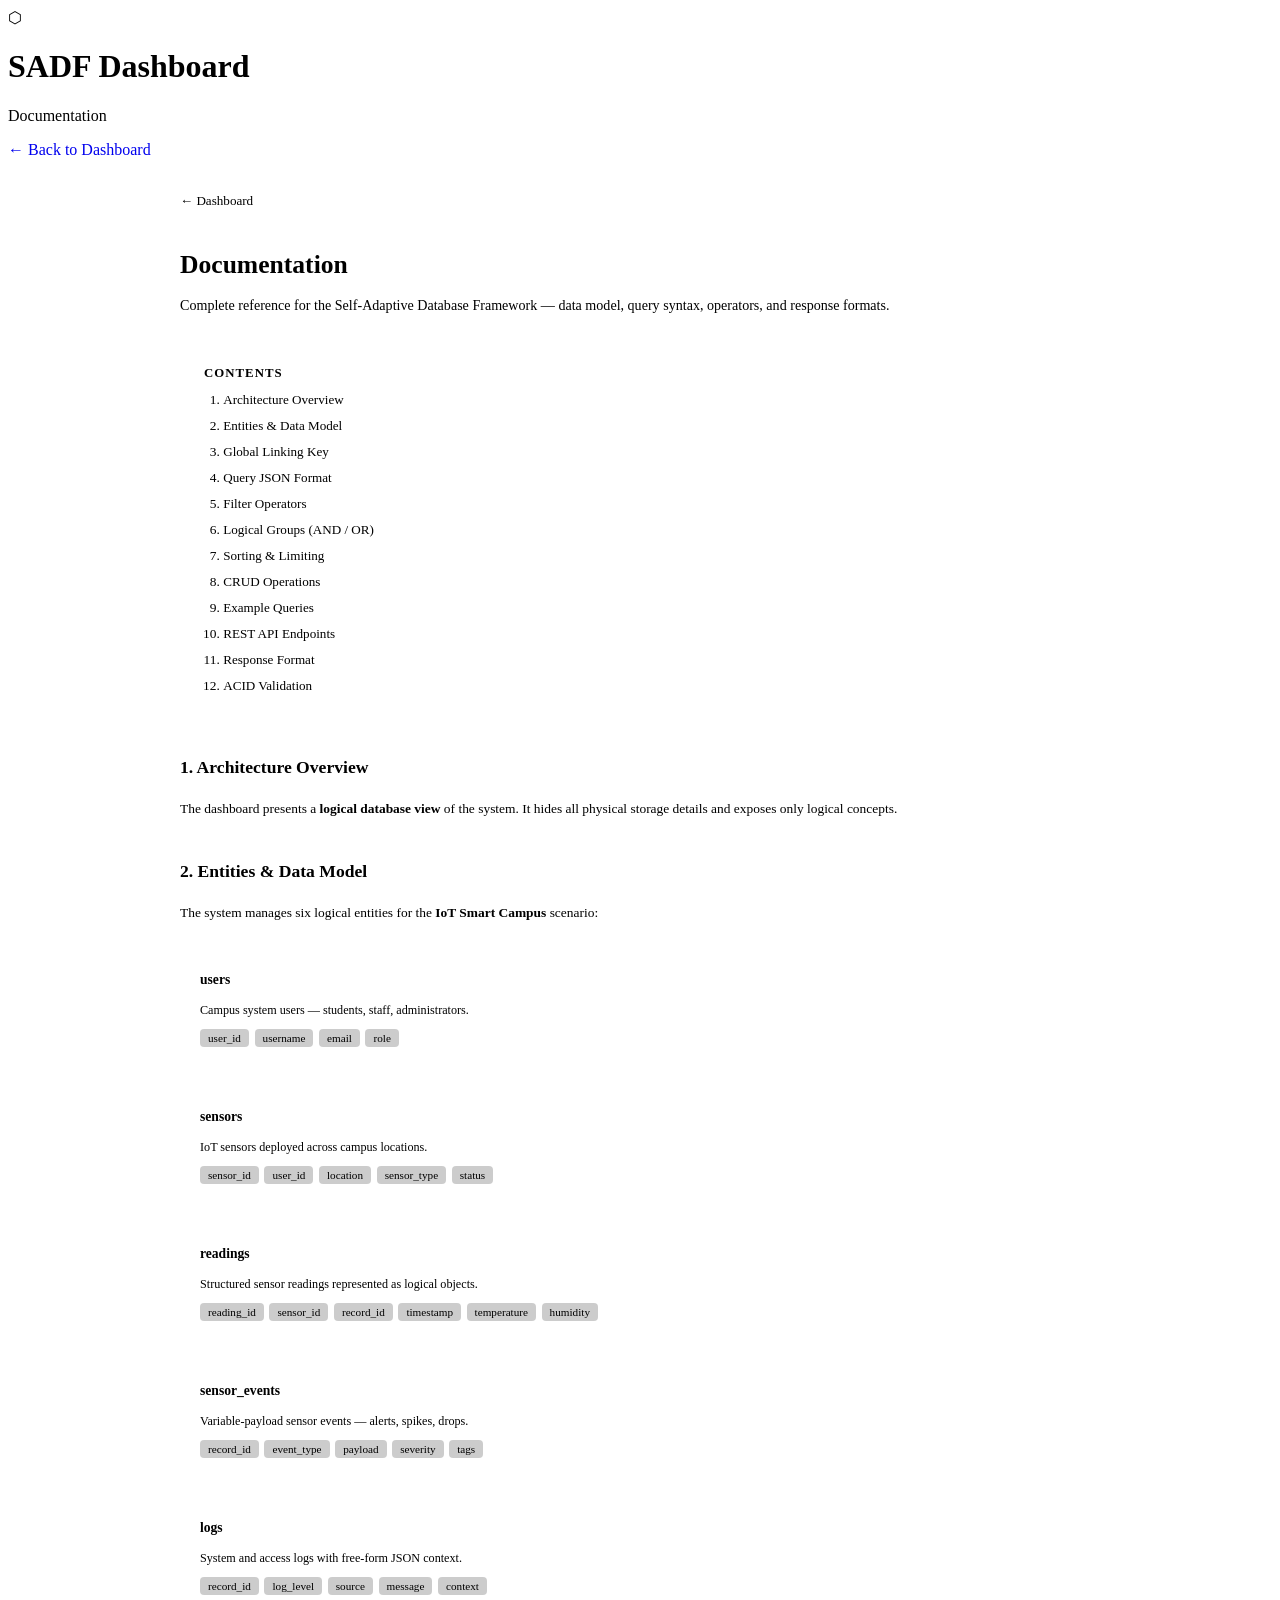
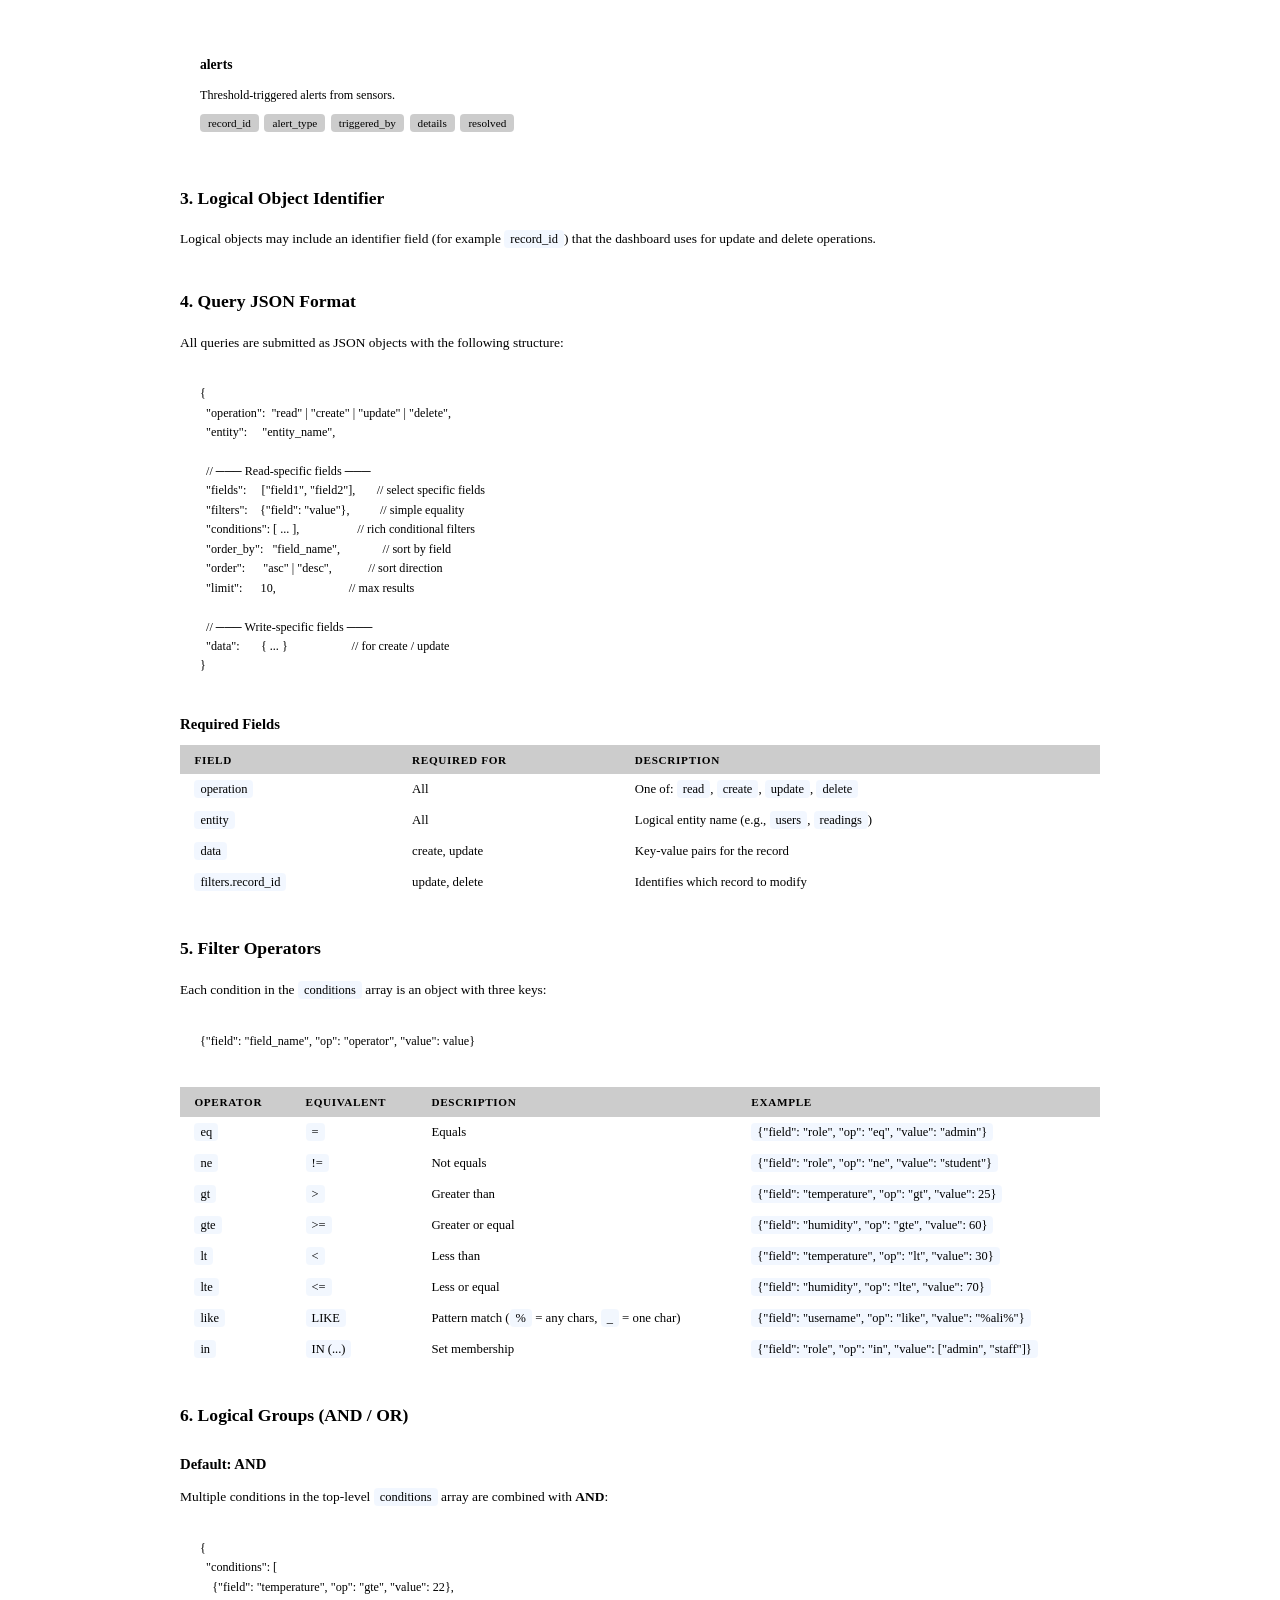
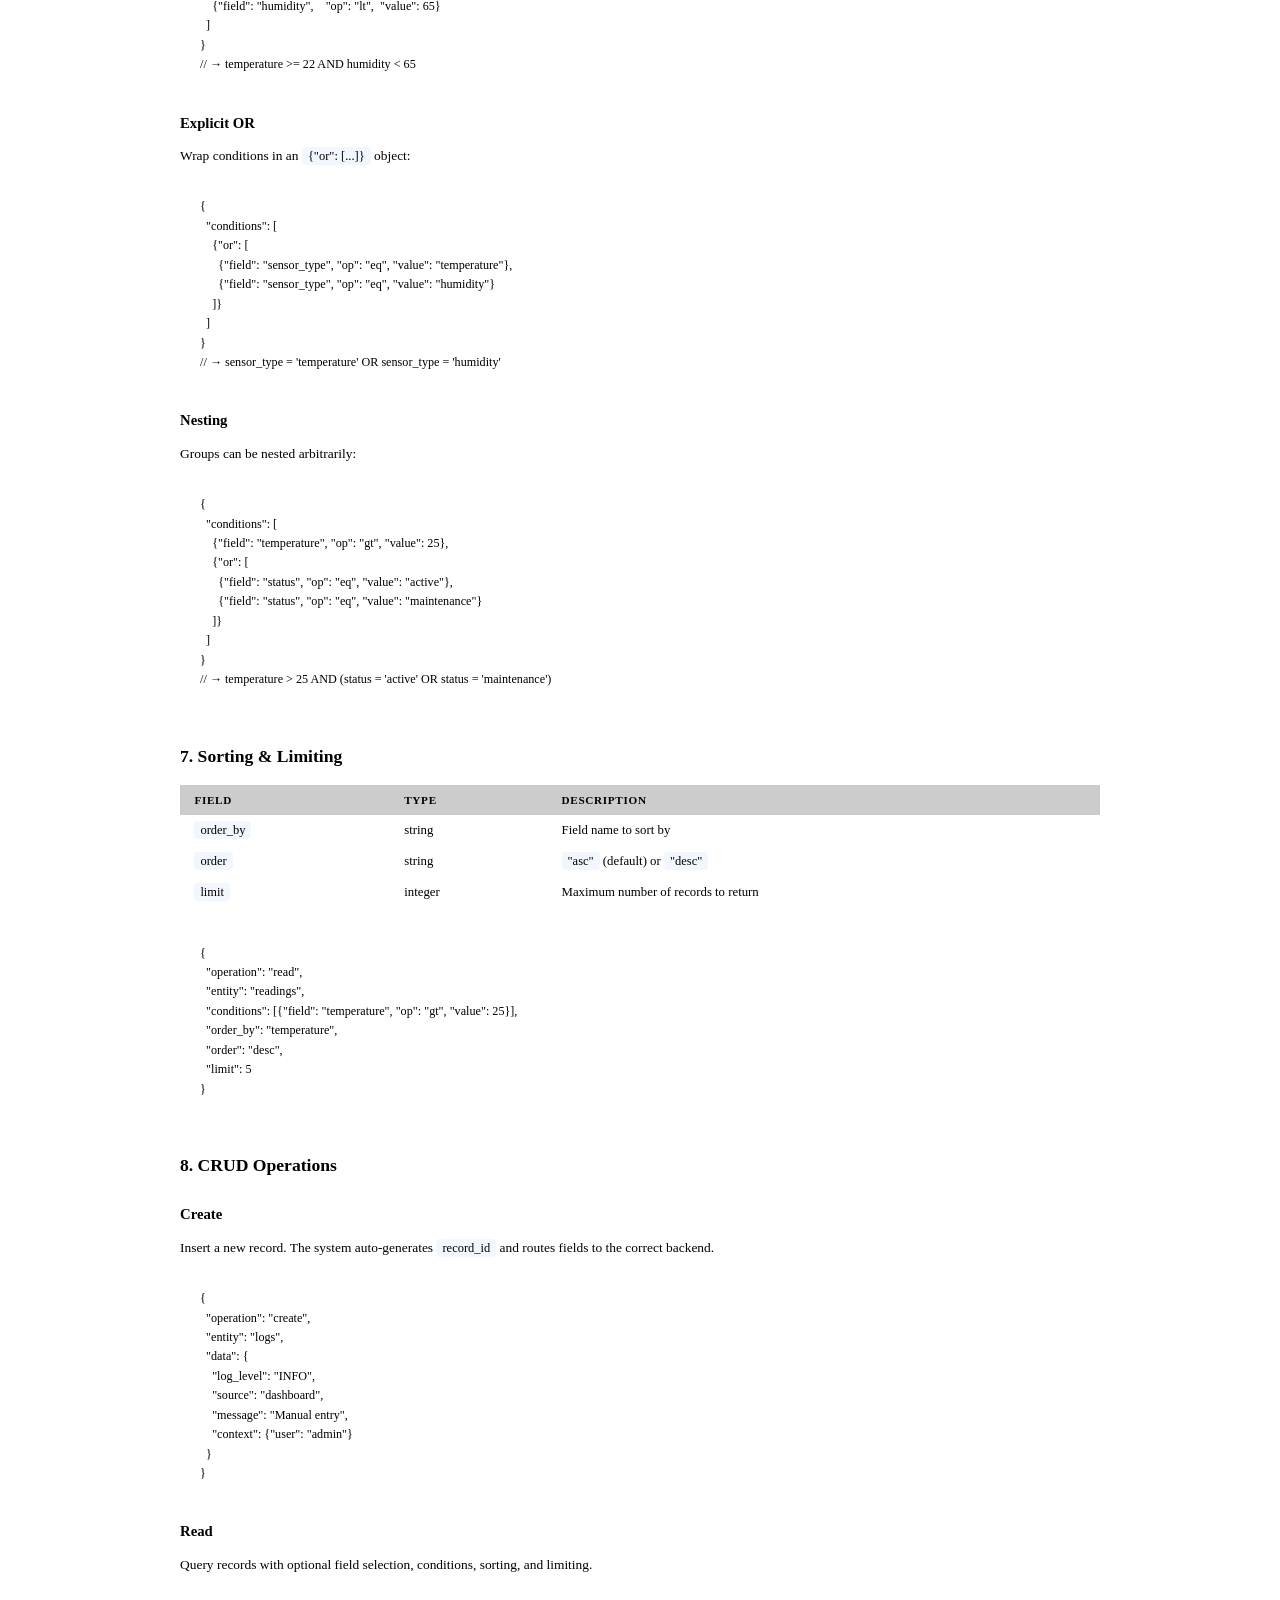
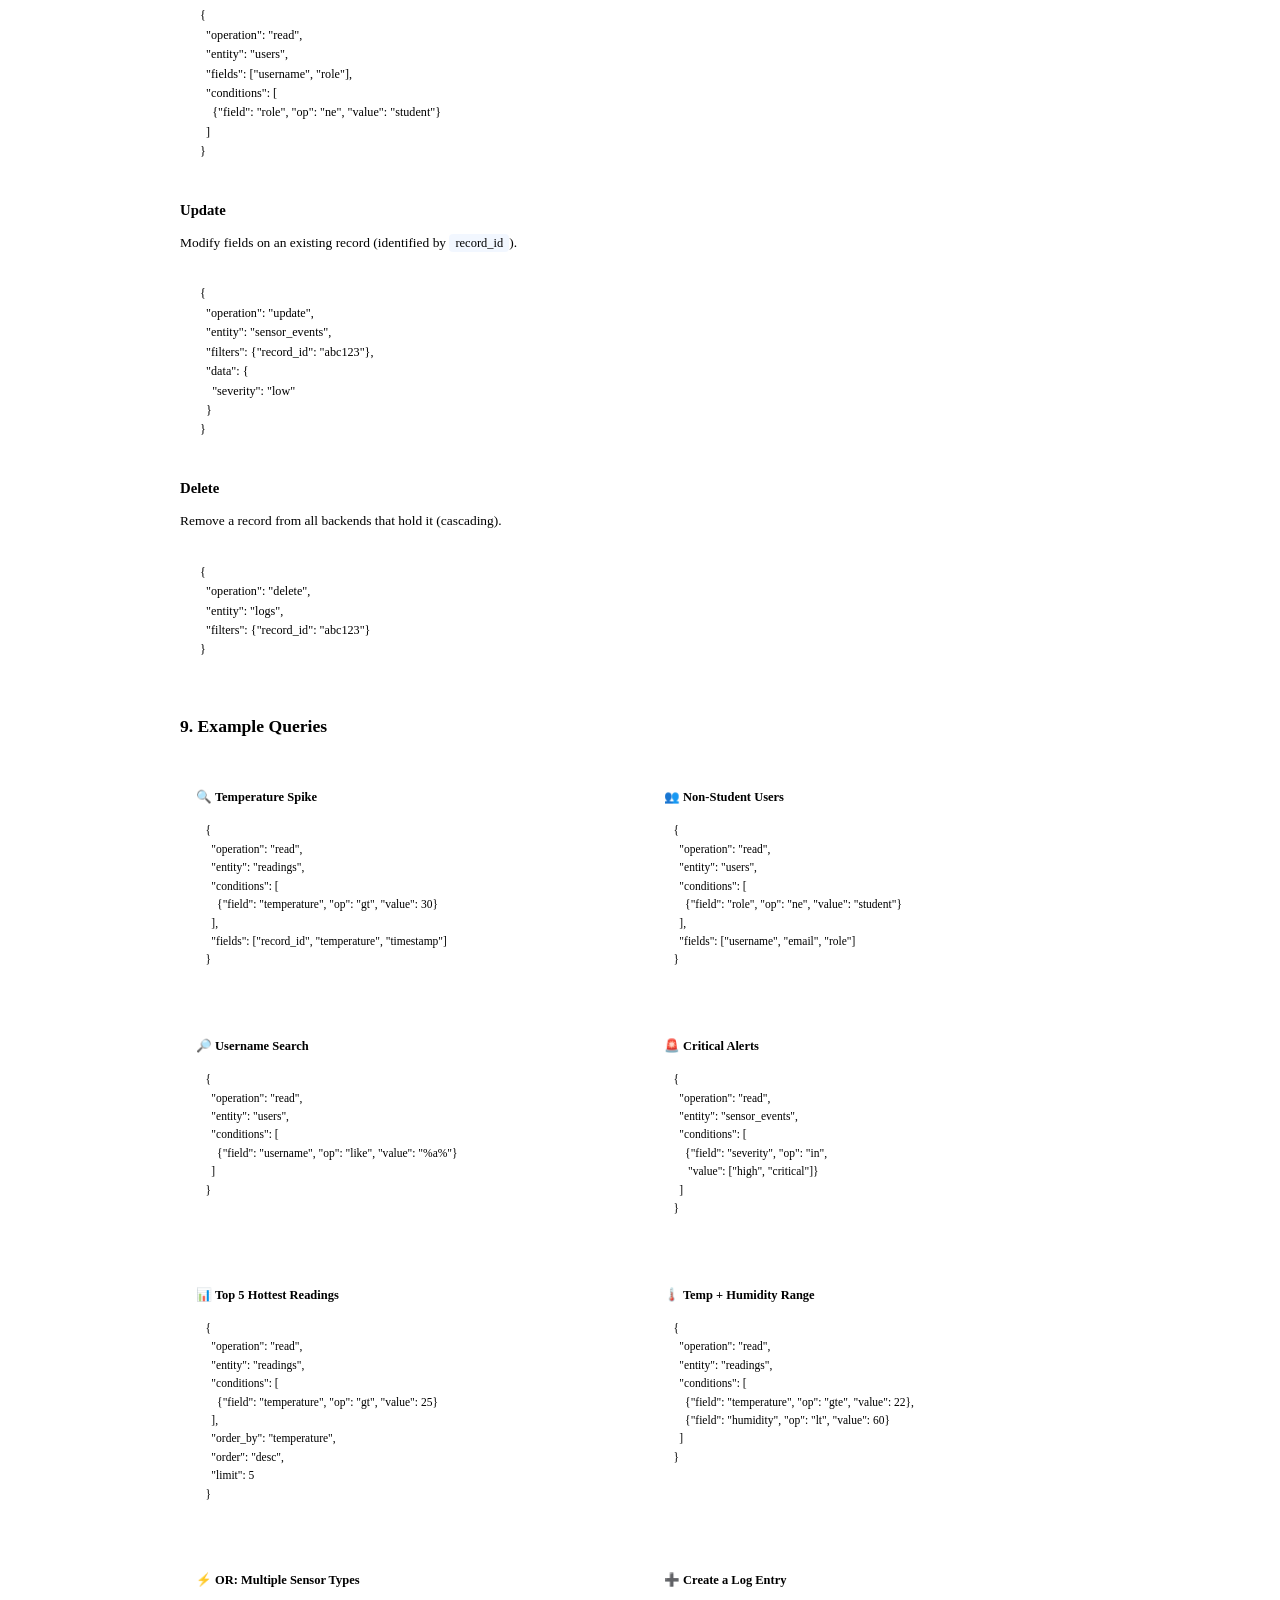
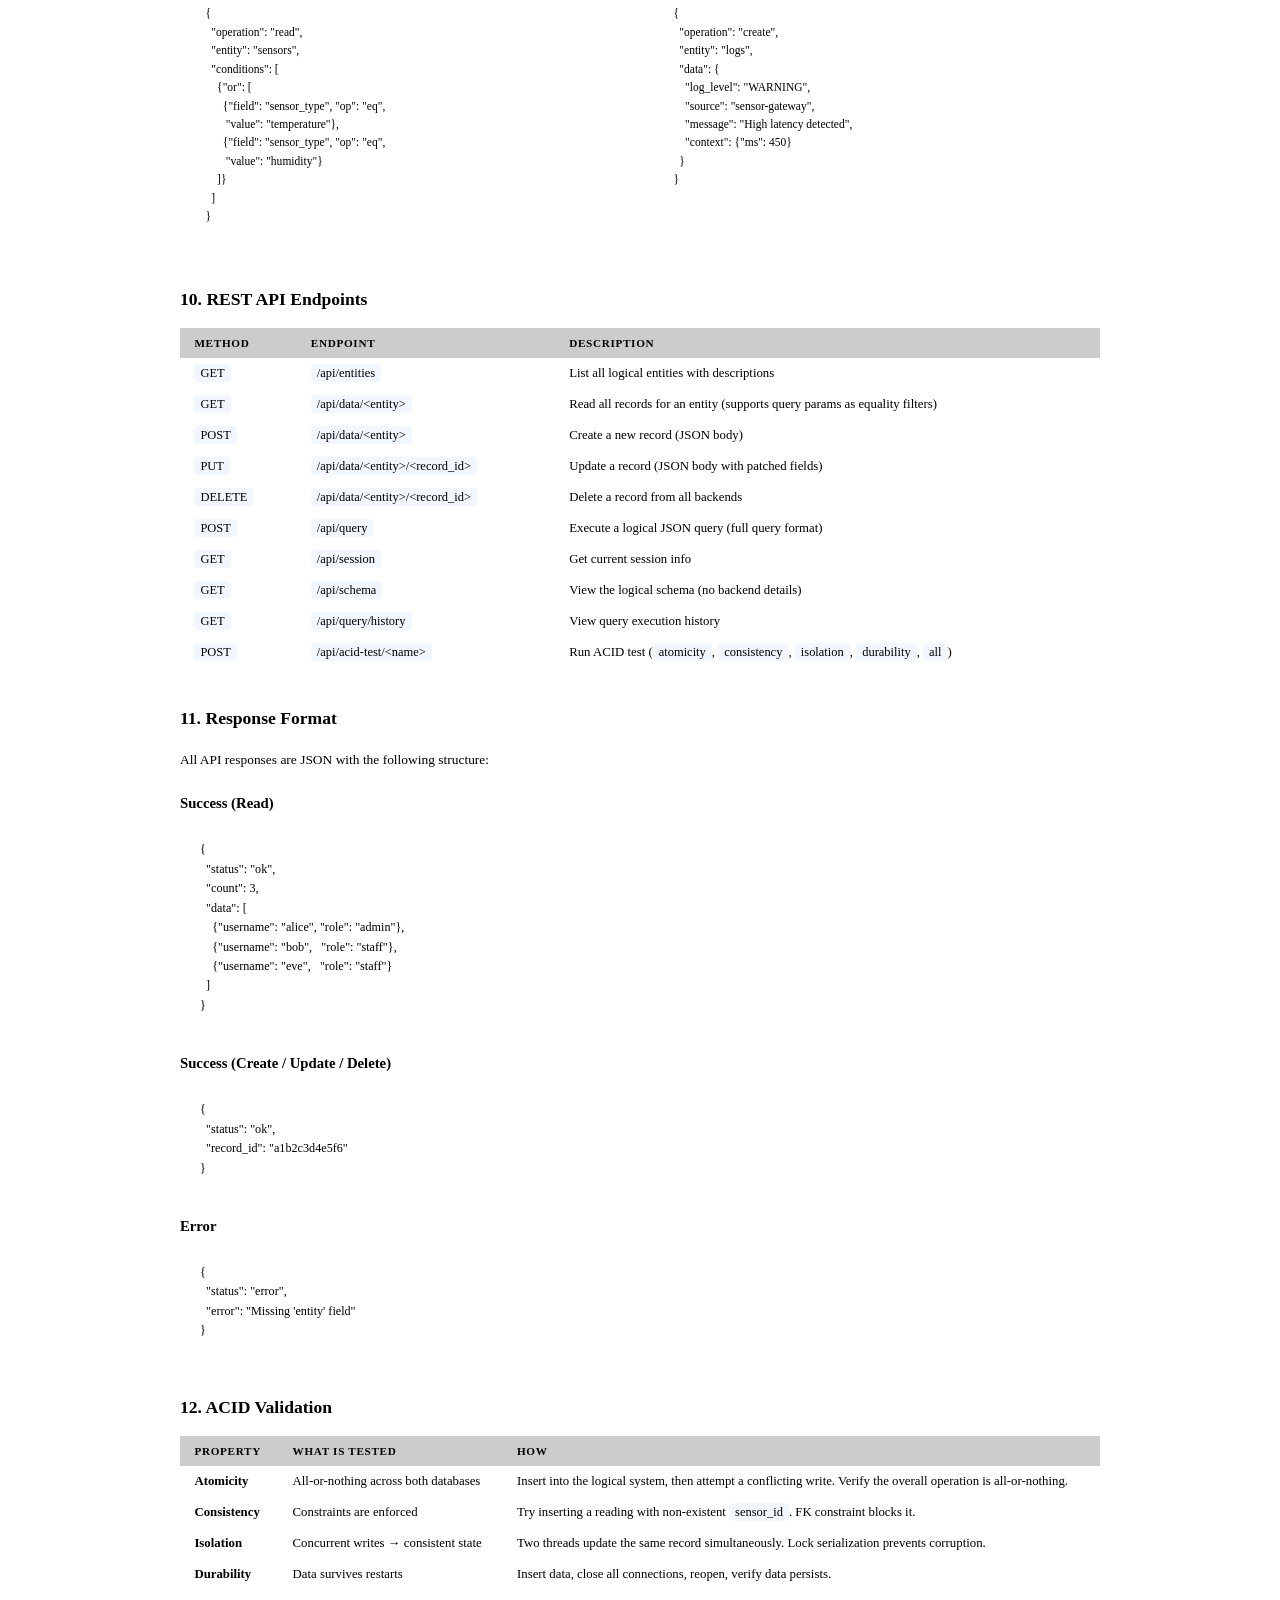
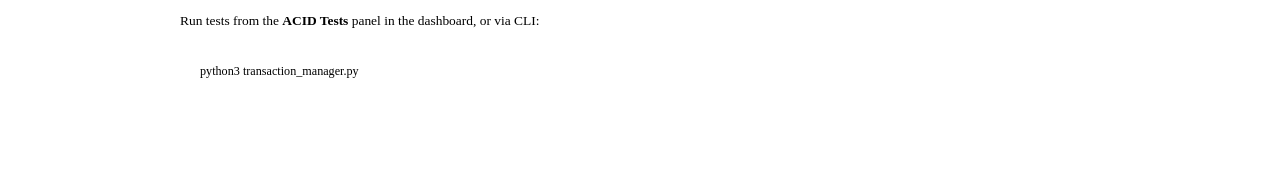
==== commit ff1473de: "Evals and dashboard improvement" ====
--- a/adaptive_ingestion/templates/docs.html
+++ b/adaptive_ingestion/templates/docs.html
@@ -151,30 +151,6 @@
             gap: 0.5rem;
         }
 
-        .schema-card h4 .tag {
-            font-size: 0.62rem;
-            padding: 2px 8px;
-            border-radius: 100px;
-            font-weight: 500;
-            text-transform: uppercase;
-            letter-spacing: 0.05em;
-        }
-
-        .tag-sql {
-            background: rgba(91, 156, 245, 0.15);
-            color: var(--accent);
-        }
-
-        .tag-mongo {
-            background: rgba(69, 212, 138, 0.15);
-            color: var(--green);
-        }
-
-        .tag-both {
-            background: rgba(240, 178, 58, 0.15);
-            color: var(--amber);
-        }
-
         .schema-card .desc {
             font-size: 0.76rem;
             color: var(--text-dim);
@@ -197,18 +173,7 @@
             border: 1px solid var(--border);
         }
 
-        .field-chip.sql {
-            border-color: rgba(91, 156, 245, 0.3);
-        }
-
-        .field-chip.mongo {
-            border-color: rgba(69, 212, 138, 0.3);
-        }
-
-        .field-chip.global {
-            border-color: rgba(240, 178, 58, 0.4);
-            color: var(--amber);
-        }
+        /* Intentionally no backend-specific styling (constraint). */
 
         .toc {
             background: var(--bg-card);
@@ -339,118 +304,89 @@
 
             <!-- ── 1. ARCHITECTURE ─────────────────────────────────── -->
             <h2 id="architecture">1. Architecture Overview</h2>
-            <p>SADF uses <strong>two SQLite backends</strong> to simulate a hybrid SQL + MongoDB storage system:</p>
-            <table class="docs-table">
-                <tr>
-                    <th>Backend</th>
-                    <th>File</th>
-                    <th>Stores</th>
-                    <th>Style</th>
-                </tr>
-                <tr>
-                    <td><code>sql.db</code></td>
-                    <td>SQL (relational)</td>
-                    <td>Structured, stable fields</td>
-                    <td>Normalised tables with FKs</td>
-                </tr>
-                <tr>
-                    <td><code>mongo.db</code></td>
-                    <td>MongoDB (document)</td>
-                    <td>Semi-structured, variable fields</td>
-                    <td>JSON blobs in a <code>documents</code> table</td>
-                </tr>
-            </table>
-            <p>A <strong>Metadata Manager</strong> holds a JSON routing map that tells the engine which fields live in
-                which backend. Users never see table names, collection names, or physical storage — only <em>logical
-                    entities</em>.</p>
+            <p>The dashboard presents a <strong>logical database view</strong> of the system. It hides all physical
+                storage details and exposes only logical concepts.</p>
 
             <!-- ── 2. ENTITIES ──────────────────────────────────────── -->
             <h2 id="entities">2. Entities &amp; Data Model</h2>
             <p>The system manages six logical entities for the <strong>IoT Smart Campus</strong> scenario:</p>
 
             <div class="schema-card">
-                <h4>users <span class="tag tag-sql">SQL</span></h4>
+                <h4>users</h4>
                 <p class="desc">Campus system users — students, staff, administrators.</p>
                 <div class="fields">
-                    <span class="field-chip sql">user_id (PK)</span>
-                    <span class="field-chip sql">username (UNIQUE)</span>
-                    <span class="field-chip sql">email</span>
-                    <span class="field-chip sql">role</span>
+                    <span class="field-chip">user_id</span>
+                    <span class="field-chip">username</span>
+                    <span class="field-chip">email</span>
+                    <span class="field-chip">role</span>
                 </div>
             </div>
 
             <div class="schema-card">
-                <h4>sensors <span class="tag tag-sql">SQL</span></h4>
+                <h4>sensors</h4>
                 <p class="desc">IoT sensors deployed across campus locations.</p>
                 <div class="fields">
-                    <span class="field-chip sql">sensor_id (PK)</span>
-                    <span class="field-chip sql">user_id (FK→users)</span>
-                    <span class="field-chip sql">location</span>
-                    <span class="field-chip sql">sensor_type</span>
-                    <span class="field-chip sql">status</span>
+                    <span class="field-chip">sensor_id</span>
+                    <span class="field-chip">user_id</span>
+                    <span class="field-chip">location</span>
+                    <span class="field-chip">sensor_type</span>
+                    <span class="field-chip">status</span>
                 </div>
             </div>
 
             <div class="schema-card">
-                <h4>readings <span class="tag tag-both">SQL + MONGO</span></h4>
-                <p class="desc">Structured sensor readings merged with semi-structured event data via
-                    <code>record_id</code>.</p>
+                <h4>readings</h4>
+                <p class="desc">Structured sensor readings represented as logical objects.</p>
                 <div class="fields">
-                    <span class="field-chip sql">reading_id (PK)</span>
-                    <span class="field-chip sql">sensor_id (FK→sensors)</span>
-                    <span class="field-chip global">record_id (GLOBAL)</span>
-                    <span class="field-chip sql">timestamp</span>
-                    <span class="field-chip sql">temperature</span>
-                    <span class="field-chip sql">humidity</span>
+                    <span class="field-chip">reading_id</span>
+                    <span class="field-chip">sensor_id</span>
+                    <span class="field-chip">record_id</span>
+                    <span class="field-chip">timestamp</span>
+                    <span class="field-chip">temperature</span>
+                    <span class="field-chip">humidity</span>
                 </div>
             </div>
 
             <div class="schema-card">
-                <h4>sensor_events <span class="tag tag-mongo">MONGO</span></h4>
+                <h4>sensor_events</h4>
                 <p class="desc">Variable-payload sensor events — alerts, spikes, drops.</p>
                 <div class="fields">
-                    <span class="field-chip global">record_id (GLOBAL)</span>
-                    <span class="field-chip mongo">event_type</span>
-                    <span class="field-chip mongo">payload (JSON)</span>
-                    <span class="field-chip mongo">severity</span>
-                    <span class="field-chip mongo">tags (JSON array)</span>
+                    <span class="field-chip">record_id</span>
+                    <span class="field-chip">event_type</span>
+                    <span class="field-chip">payload</span>
+                    <span class="field-chip">severity</span>
+                    <span class="field-chip">tags</span>
                 </div>
             </div>
 
             <div class="schema-card">
-                <h4>logs <span class="tag tag-mongo">MONGO</span></h4>
+                <h4>logs</h4>
                 <p class="desc">System and access logs with free-form JSON context.</p>
                 <div class="fields">
-                    <span class="field-chip global">record_id (GLOBAL)</span>
-                    <span class="field-chip mongo">log_level</span>
-                    <span class="field-chip mongo">source</span>
-                    <span class="field-chip mongo">message</span>
-                    <span class="field-chip mongo">context (JSON)</span>
+                    <span class="field-chip">record_id</span>
+                    <span class="field-chip">log_level</span>
+                    <span class="field-chip">source</span>
+                    <span class="field-chip">message</span>
+                    <span class="field-chip">context</span>
                 </div>
             </div>
 
             <div class="schema-card">
-                <h4>alerts <span class="tag tag-mongo">MONGO</span></h4>
+                <h4>alerts</h4>
                 <p class="desc">Threshold-triggered alerts from sensors.</p>
                 <div class="fields">
-                    <span class="field-chip global">record_id (GLOBAL)</span>
-                    <span class="field-chip mongo">alert_type</span>
-                    <span class="field-chip mongo">triggered_by</span>
-                    <span class="field-chip mongo">details (JSON)</span>
-                    <span class="field-chip mongo">resolved</span>
+                    <span class="field-chip">record_id</span>
+                    <span class="field-chip">alert_type</span>
+                    <span class="field-chip">triggered_by</span>
+                    <span class="field-chip">details</span>
+                    <span class="field-chip">resolved</span>
                 </div>
             </div>
 
-            <!-- ── 3. GLOBAL KEY ───────────────────────────────────── -->
-            <h2 id="global-key">3. Global Linking Key</h2>
-            <p>The field <code>record_id</code> is a UUID-based identifier present in <strong>both</strong> databases.
-                It serves as the cross-database join key that lets the engine merge SQL and Mongo data into a single
-                logical record.</p>
-            <ul>
-                <li>Auto-generated on <code>create</code> if not provided</li>
-                <li>Used as the key for <code>update</code> and <code>delete</code> operations</li>
-                <li>Appears in every entity across both backends</li>
-            </ul>
+            <!-- ── 3. OBJECT IDENTIFIER ────────────────────────────── -->
+            <h2 id="global-key">3. Logical Object Identifier</h2>
+            <p>Logical objects may include an identifier field (for example <code>record_id</code>) that the dashboard
+                uses for update and delete operations.</p>
 
             <!-- ── 4. QUERY FORMAT ─────────────────────────────────── -->
             <h2 id="query-format">4. Query JSON Format</h2>
@@ -508,7 +444,7 @@
             <table class="docs-table">
                 <tr>
                     <th>Operator</th>
-                    <th>SQL Equivalent</th>
+                    <th>Equivalent</th>
                     <th>Description</th>
                     <th>Example</th>
                 </tr>
@@ -827,8 +763,13 @@
                 </tr>
                 <tr>
                     <td><code>GET</code></td>
-                    <td><code>/api/metadata</code></td>
-                    <td>View the full metadata routing map</td>
+                    <td><code>/api/schema</code></td>
+                    <td>View the logical schema (no backend details)</td>
+                </tr>
+                <tr>
+                    <td><code>GET</code></td>
+                    <td><code>/api/query/history</code></td>
+                    <td>View query execution history</td>
                 </tr>
                 <tr>
                     <td><code>POST</code></td>
@@ -876,7 +817,7 @@
                 <tr>
                     <td><strong>Atomicity</strong></td>
                     <td>All-or-nothing across both databases</td>
-                    <td>Insert into SQL+Mongo, then attempt duplicate (UNIQUE violation). Verify both roll back.</td>
+                    <td>Insert into the logical system, then attempt a conflicting write. Verify the overall operation is all-or-nothing.</td>
                 </tr>
                 <tr>
                     <td><strong>Consistency</strong></td>
